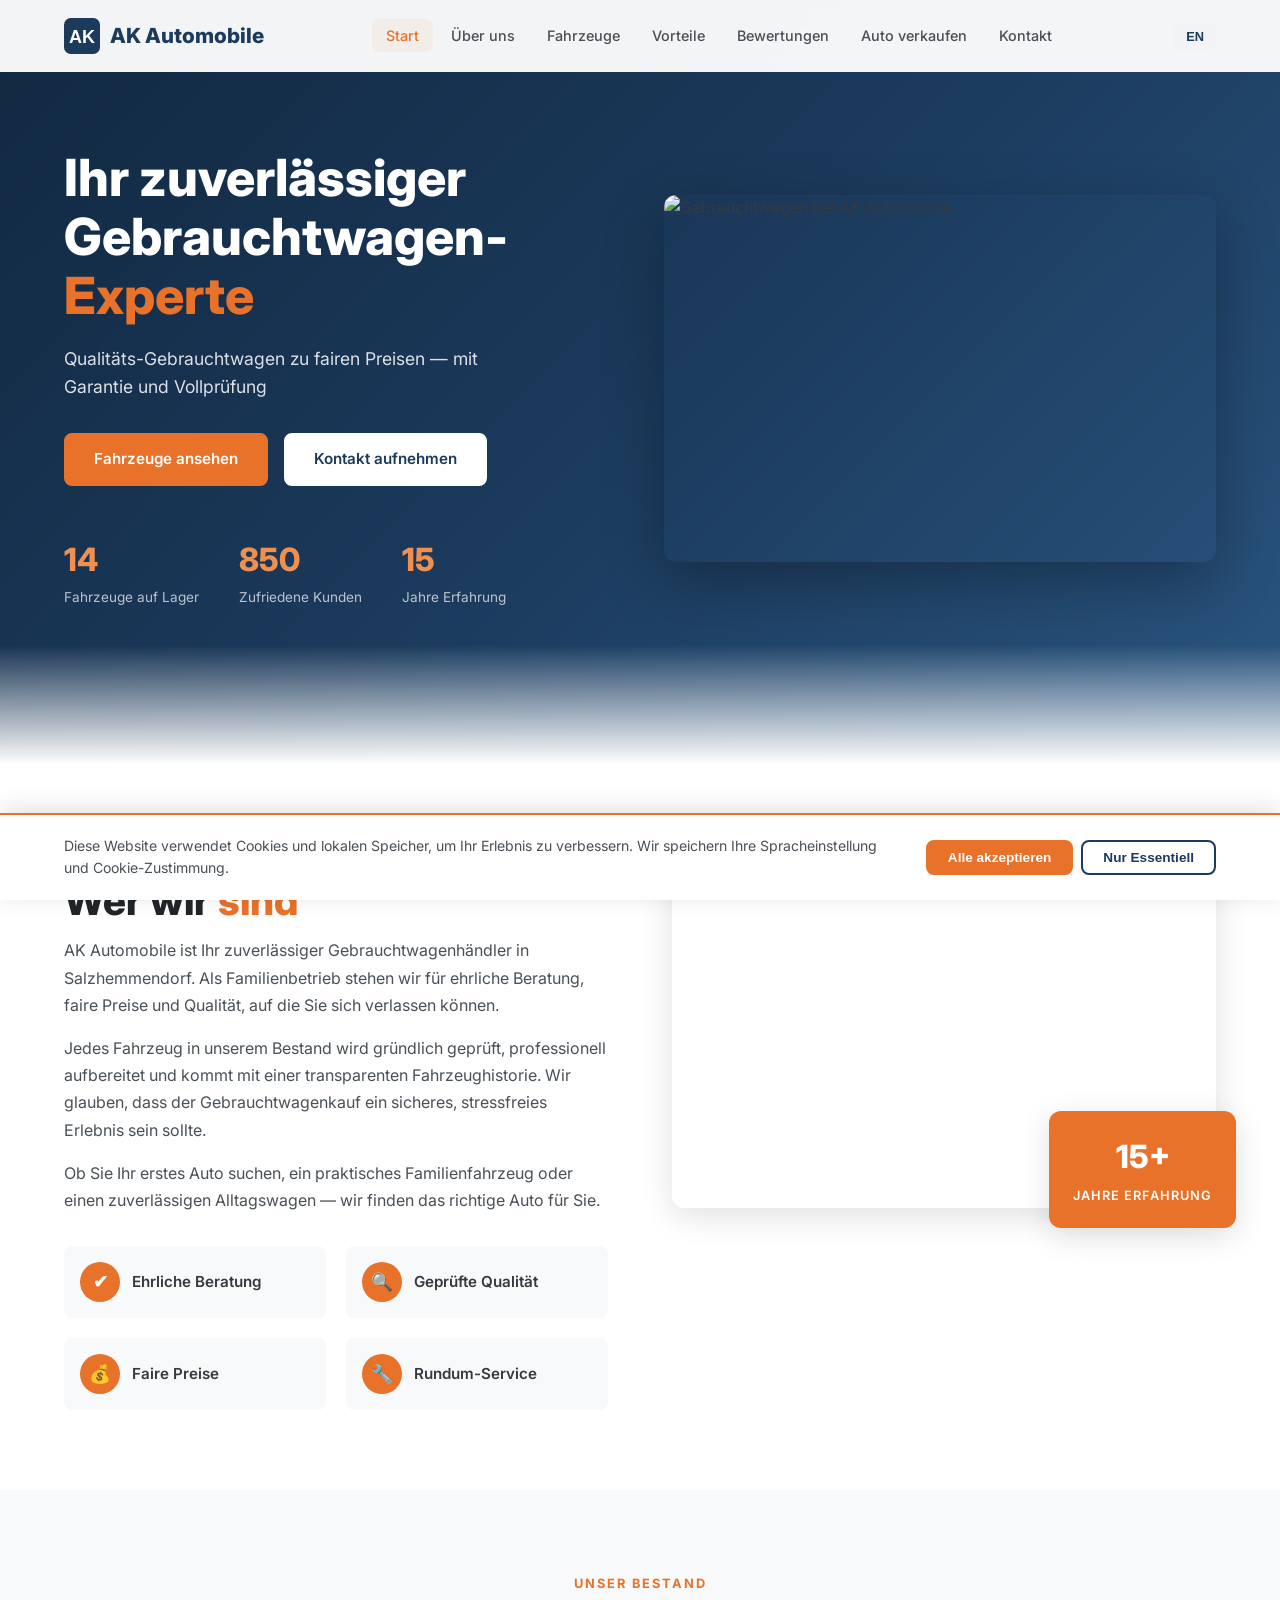
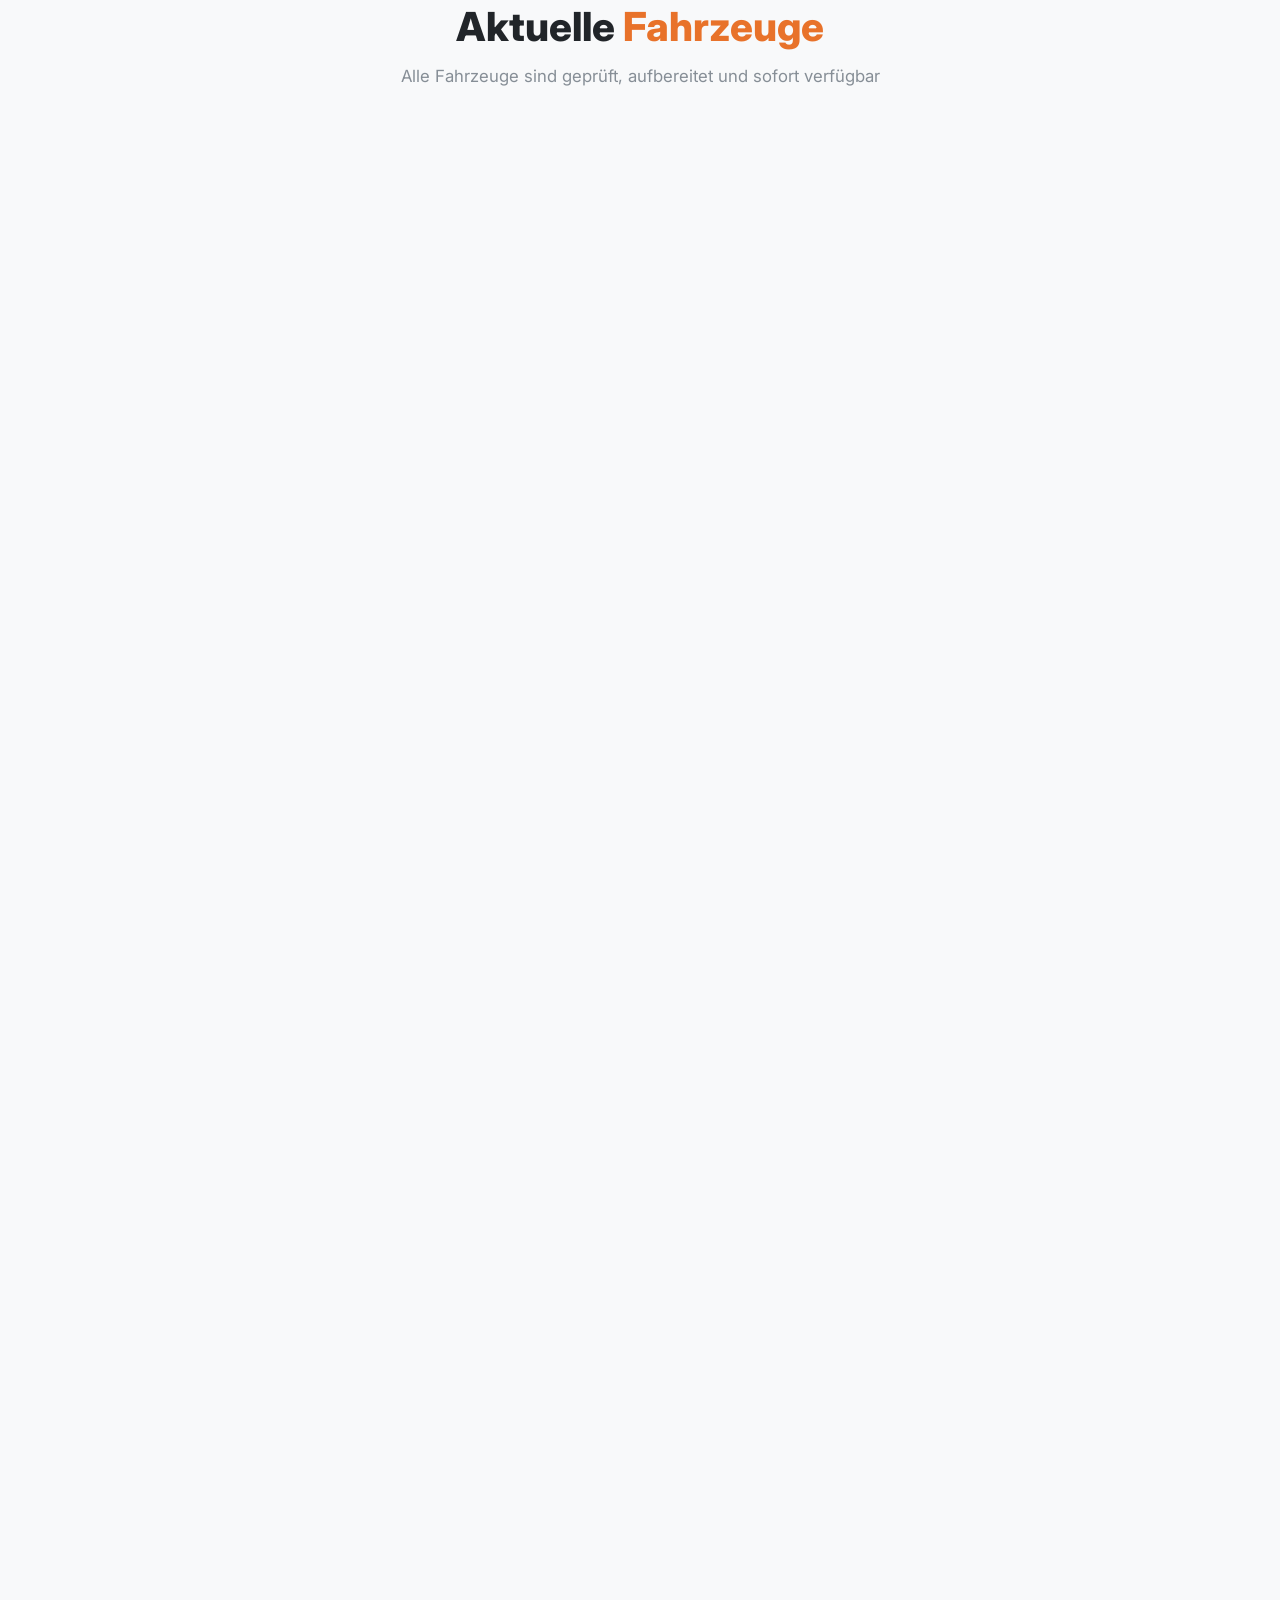
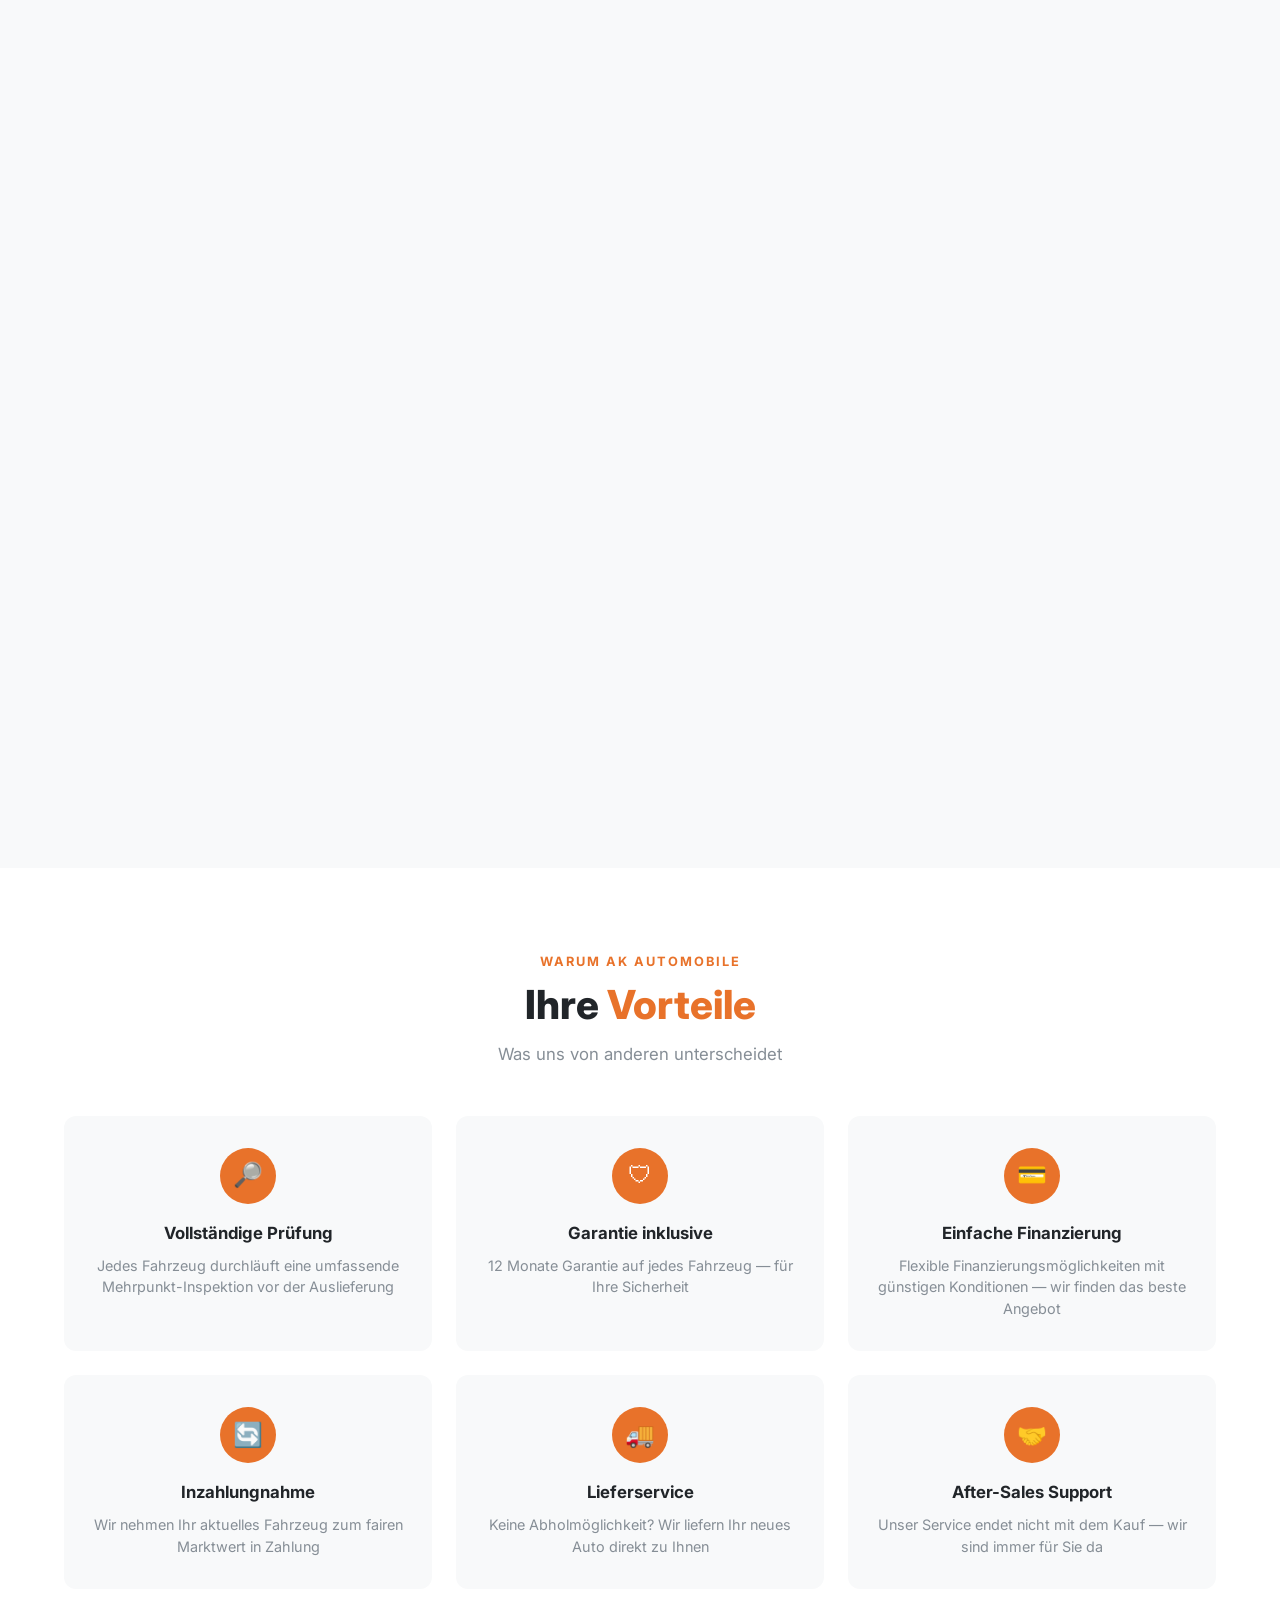
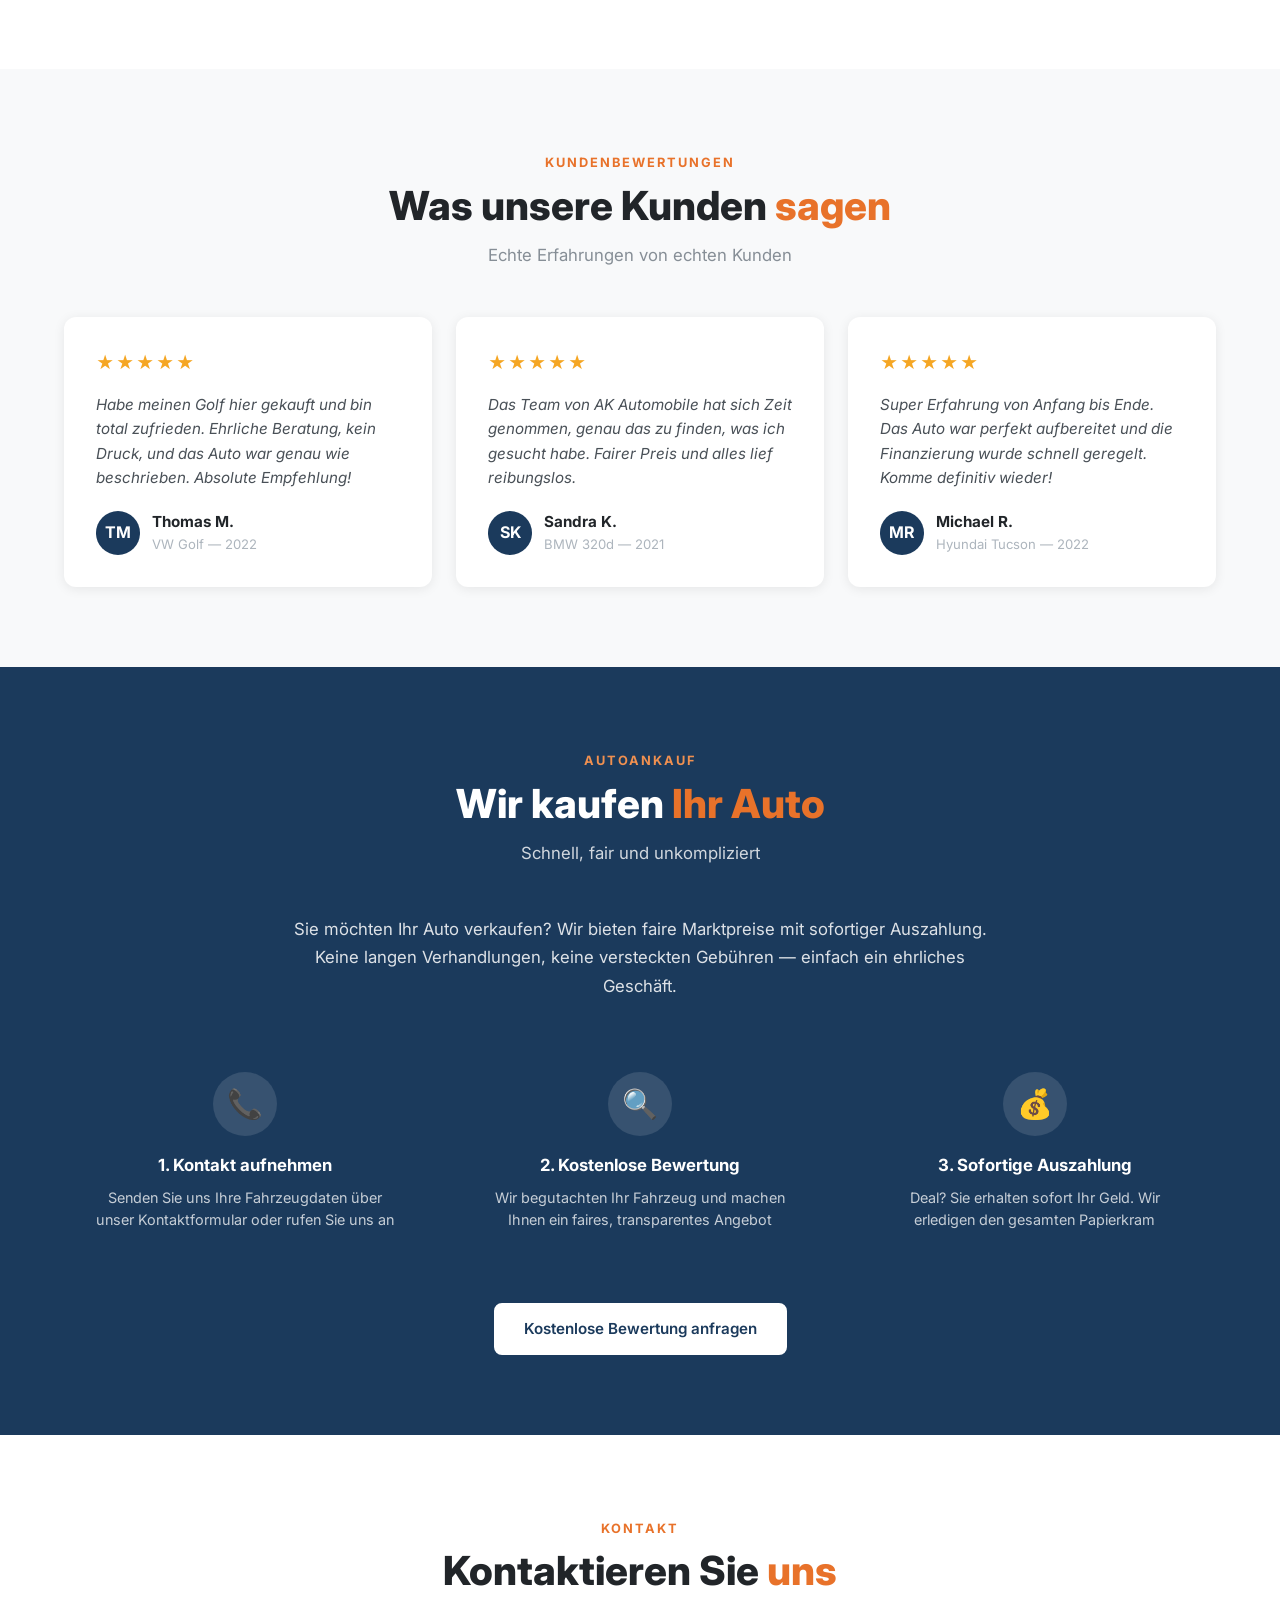
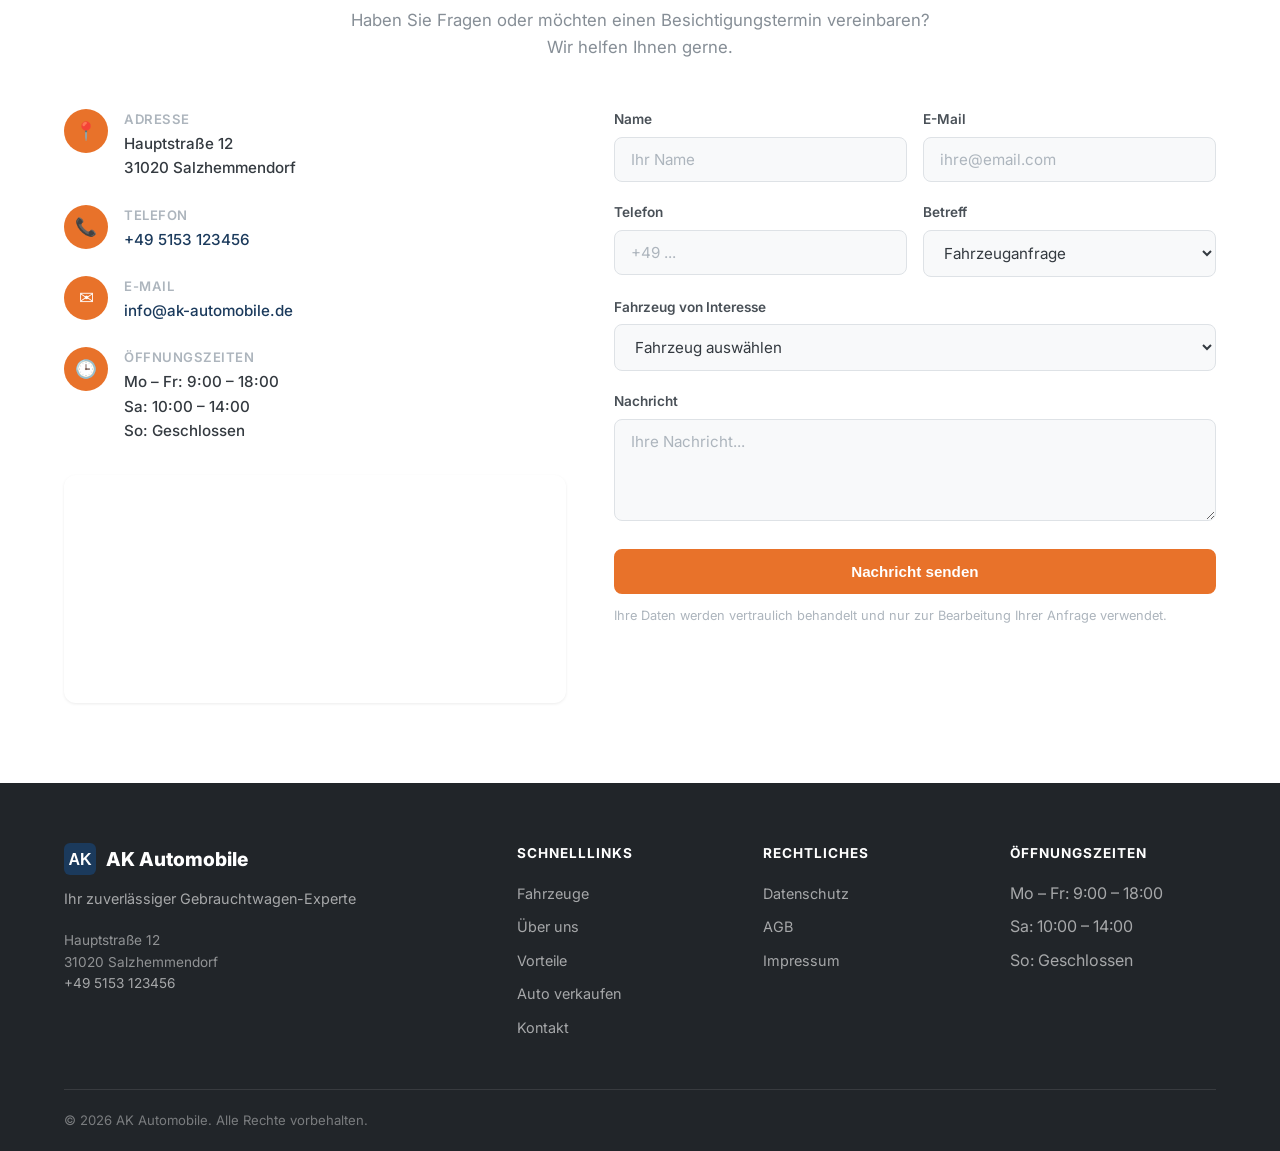
==== index.html @ 4ee41ef4 "feat: initial AK Automobile used car dealer website Complete static website for AK Automobile, a use" ====
<!DOCTYPE html>
<html lang="de">
<head>
  <meta charset="UTF-8">
  <meta name="viewport" content="width=device-width, initial-scale=1.0">
  <title>AK Automobile — Ihr Gebrauchtwagen-Experte in Salzhemmendorf</title>
  <meta name="description" content="AK Automobile — Ihr zuverlässiger Gebrauchtwagenhändler in 31020 Salzhemmendorf. Geprüfte Qualität, faire Preise, 12 Monate Garantie.">
  <meta name="theme-color" content="#1B3A5C">
  <link rel="canonical" href="https://gstetter75-cmd.github.io/AKAutomobile/">

  <!-- Favicon -->
  <link rel="icon" type="image/svg+xml" href="favicon.svg">

  <!-- Open Graph -->
  <meta property="og:type" content="website">
  <meta property="og:site_name" content="AK Automobile">
  <meta property="og:title" content="AK Automobile — Ihr Gebrauchtwagen-Experte">
  <meta property="og:description" content="Geprüfte Gebrauchtwagen zu fairen Preisen in Salzhemmendorf. Mit Garantie und Vollprüfung.">
  <meta property="og:image" content="https://images.pexels.com/photos/1592384/pexels-photo-1592384.jpeg?auto=compress&cs=tinysrgb&w=1200&h=630&fit=crop">
  <meta property="og:url" content="https://gstetter75-cmd.github.io/AKAutomobile/">
  <meta property="og:locale" content="de_DE">
  <meta property="og:locale:alternate" content="en_US">

  <!-- Fonts -->
  <link rel="preconnect" href="https://fonts.googleapis.com">
  <link rel="preconnect" href="https://fonts.gstatic.com" crossorigin>
  <link href="https://fonts.googleapis.com/css2?family=Inter:wght@400;500;600;700;800&display=swap" rel="stylesheet">

  <!-- Styles -->
  <link rel="stylesheet" href="css/styles.css">

  <!-- Schema.org -->
  <script type="application/ld+json">
  {
    "@context": "https://schema.org",
    "@type": "AutoDealer",
    "name": "AK Automobile",
    "description": "Ihr zuverlässiger Gebrauchtwagenhändler in Salzhemmendorf",
    "url": "https://gstetter75-cmd.github.io/AKAutomobile/",
    "address": {
      "@type": "PostalAddress",
      "streetAddress": "Hauptstraße 12",
      "addressLocality": "Salzhemmendorf",
      "postalCode": "31020",
      "addressRegion": "Niedersachsen",
      "addressCountry": "DE"
    },
    "telephone": "+49 5153 123456",
    "email": "info@ak-automobile.de",
    "openingHours": ["Mo-Fr 09:00-18:00", "Sa 10:00-14:00"]
  }
  </script>
</head>
<body>
  <!-- Skip Link -->
  <a href="#main" class="skip-link">Zum Inhalt springen</a>

  <!-- Aria Live Region -->
  <div id="ariaLive" class="sr-only" aria-live="polite" aria-atomic="true"></div>

  <!-- Navigation -->
  <nav class="navbar" id="navbar" role="navigation" aria-label="Main navigation">
    <div class="nav-container">
      <a href="#" class="nav-logo">
        <img src="favicon.svg" alt="" width="36" height="36">
        AK Automobile
      </a>

      <ul class="nav-links" id="navLinks">
        <li><a href="#hero" class="nav-link active" data-i18n="nav.home">Start</a></li>
        <li><a href="#about" class="nav-link" data-i18n="nav.about">Über uns</a></li>
        <li><a href="#vehicles" class="nav-link" data-i18n="nav.vehicles">Fahrzeuge</a></li>
        <li><a href="#benefits" class="nav-link" data-i18n="nav.benefits">Vorteile</a></li>
        <li><a href="#reviews" class="nav-link" data-i18n="nav.reviews">Bewertungen</a></li>
        <li><a href="#selling" class="nav-link" data-i18n="nav.selling">Auto verkaufen</a></li>
        <li><a href="#contact" class="nav-link" data-i18n="nav.contact">Kontakt</a></li>
      </ul>

      <div class="nav-actions">
        <button class="lang-toggle" id="langToggle" aria-label="Switch to English">EN</button>
        <button class="nav-toggle" id="navToggle" aria-label="Menu" aria-expanded="false">
          <span></span>
          <span></span>
          <span></span>
        </button>
      </div>
    </div>
  </nav>

  <main id="main">
    <!-- Hero -->
    <section class="hero" id="hero">
      <div class="hero-container">
        <div class="hero-content">
          <h1 class="hero-headline">
            <span data-i18n="hero.headline1">Ihr zuverlässiger</span><br>
            <span data-i18n="hero.headline2">Gebrauchtwagen-<span class="text-accent">Experte</span></span>
          </h1>
          <p class="hero-subline" data-i18n="hero.subline">Qualitäts-Gebrauchtwagen zu fairen Preisen — mit Garantie und Vollprüfung</p>
          <div class="hero-buttons">
            <a href="#vehicles" class="btn btn-primary" data-i18n="hero.btn.vehicles">Fahrzeuge ansehen</a>
            <a href="#contact" class="btn btn-white" data-i18n="hero.btn.contact">Kontakt aufnehmen</a>
          </div>
          <div class="hero-stats">
            <div class="hero-stat">
              <div class="hero-stat-number" data-target="14">0</div>
              <div class="hero-stat-label" data-i18n="hero.stat1.label">Fahrzeuge auf Lager</div>
            </div>
            <div class="hero-stat">
              <div class="hero-stat-number" data-target="850">0</div>
              <div class="hero-stat-label" data-i18n="hero.stat2.label">Zufriedene Kunden</div>
            </div>
            <div class="hero-stat">
              <div class="hero-stat-number" data-target="15">0</div>
              <div class="hero-stat-label" data-i18n="hero.stat3.label">Jahre Erfahrung</div>
            </div>
          </div>
        </div>
        <div class="hero-image">
          <img src="https://images.pexels.com/photos/1592384/pexels-photo-1592384.jpeg?auto=compress&cs=tinysrgb&w=800"
               alt="Gebrauchtwagen bei AK Automobile"
               width="800" height="533" loading="eager">
        </div>
      </div>
    </section>

    <!-- About -->
    <section class="about" id="about">
      <div class="container">
        <div class="about-grid">
          <div class="about-text">
            <span class="section-tag fade-up" data-i18n="about.tag">Über uns</span>
            <h2 class="section-title fade-up" data-i18n="about.title">Wer wir <span class="text-accent">sind</span></h2>
            <p class="fade-up" data-i18n="about.text1">AK Automobile ist Ihr zuverlässiger Gebrauchtwagenhändler in Salzhemmendorf. Als Familienbetrieb stehen wir für ehrliche Beratung, faire Preise und Qualität, auf die Sie sich verlassen können.</p>
            <p class="fade-up" data-i18n="about.text2">Jedes Fahrzeug in unserem Bestand wird gründlich geprüft, professionell aufbereitet und kommt mit einer transparenten Fahrzeughistorie. Wir glauben, dass der Gebrauchtwagenkauf ein sicheres, stressfreies Erlebnis sein sollte.</p>
            <p class="fade-up" data-i18n="about.text3">Ob Sie Ihr erstes Auto suchen, ein praktisches Familienfahrzeug oder einen zuverlässigen Alltagswagen — wir finden das richtige Auto für Sie.</p>
            <div class="about-values">
              <div class="about-value fade-up">
                <div class="about-value-icon">&#x2714;</div>
                <span data-i18n="about.value1">Ehrliche Beratung</span>
              </div>
              <div class="about-value fade-up">
                <div class="about-value-icon">&#x1F50D;</div>
                <span data-i18n="about.value2">Geprüfte Qualität</span>
              </div>
              <div class="about-value fade-up">
                <div class="about-value-icon">&#x1F4B0;</div>
                <span data-i18n="about.value3">Faire Preise</span>
              </div>
              <div class="about-value fade-up">
                <div class="about-value-icon">&#x1F527;</div>
                <span data-i18n="about.value4">Rundum-Service</span>
              </div>
            </div>
          </div>
          <div class="about-image fade-up">
            <img src="https://images.pexels.com/photos/3807517/pexels-photo-3807517.jpeg?auto=compress&cs=tinysrgb&w=700"
                 alt="AK Automobile Standort" width="700" height="467" loading="lazy">
            <div class="about-badge">
              <span class="about-badge-number">15+</span>
              <span class="about-badge-text" data-i18n="hero.stat3.label">Jahre Erfahrung</span>
            </div>
          </div>
        </div>
      </div>
    </section>

    <!-- Vehicles -->
    <section class="vehicles" id="vehicles">
      <div class="container">
        <div class="section-header">
          <span class="section-tag fade-up" data-i18n="vehicles.tag">Unser Bestand</span>
          <h2 class="section-title fade-up" data-i18n="vehicles.title">Aktuelle <span class="text-accent">Fahrzeuge</span></h2>
          <p class="section-subtitle fade-up" data-i18n="vehicles.subtitle">Alle Fahrzeuge sind geprüft, aufbereitet und sofort verfügbar</p>
        </div>

        <div class="filter-bar fade-up">
          <button class="filter-btn active" data-filter="all" data-i18n="vehicles.filter.all">Alle</button>
          <button class="filter-btn" data-filter="kleinwagen" data-i18n="vehicles.filter.kleinwagen">Kleinwagen</button>
          <button class="filter-btn" data-filter="kompakt" data-i18n="vehicles.filter.kompakt">Kompakt</button>
          <button class="filter-btn" data-filter="mittelklasse" data-i18n="vehicles.filter.mittelklasse">Mittelklasse</button>
          <button class="filter-btn" data-filter="kombi" data-i18n="vehicles.filter.kombi">Kombi</button>
          <button class="filter-btn" data-filter="suv" data-i18n="vehicles.filter.suv">SUV</button>
        </div>

        <div class="vehicles-grid" id="vehiclesGrid">
          <!-- Cards are generated below from vehicleData -->
        </div>
      </div>
    </section>

    <!-- Benefits -->
    <section class="benefits" id="benefits">
      <div class="container">
        <div class="section-header">
          <span class="section-tag fade-up" data-i18n="benefits.tag">Warum AK Automobile</span>
          <h2 class="section-title fade-up" data-i18n="benefits.title">Ihre <span class="text-accent">Vorteile</span></h2>
          <p class="section-subtitle fade-up" data-i18n="benefits.subtitle">Was uns von anderen unterscheidet</p>
        </div>

        <div class="benefits-grid">
          <div class="benefit-card fade-up">
            <div class="benefit-icon">&#x1F50E;</div>
            <h3 class="benefit-title" data-i18n="benefits.inspection.title">Vollständige Prüfung</h3>
            <p class="benefit-desc" data-i18n="benefits.inspection.desc">Jedes Fahrzeug durchläuft eine umfassende Mehrpunkt-Inspektion vor der Auslieferung</p>
          </div>
          <div class="benefit-card fade-up">
            <div class="benefit-icon">&#x1F6E1;</div>
            <h3 class="benefit-title" data-i18n="benefits.warranty.title">Garantie inklusive</h3>
            <p class="benefit-desc" data-i18n="benefits.warranty.desc">12 Monate Garantie auf jedes Fahrzeug — für Ihre Sicherheit</p>
          </div>
          <div class="benefit-card fade-up">
            <div class="benefit-icon">&#x1F4B3;</div>
            <h3 class="benefit-title" data-i18n="benefits.finance.title">Einfache Finanzierung</h3>
            <p class="benefit-desc" data-i18n="benefits.finance.desc">Flexible Finanzierungsmöglichkeiten mit günstigen Konditionen</p>
          </div>
          <div class="benefit-card fade-up">
            <div class="benefit-icon">&#x1F504;</div>
            <h3 class="benefit-title" data-i18n="benefits.tradein.title">Inzahlungnahme</h3>
            <p class="benefit-desc" data-i18n="benefits.tradein.desc">Wir nehmen Ihr aktuelles Fahrzeug zum fairen Marktwert in Zahlung</p>
          </div>
          <div class="benefit-card fade-up">
            <div class="benefit-icon">&#x1F69A;</div>
            <h3 class="benefit-title" data-i18n="benefits.delivery.title">Lieferservice</h3>
            <p class="benefit-desc" data-i18n="benefits.delivery.desc">Keine Abholmöglichkeit? Wir liefern Ihr neues Auto direkt zu Ihnen</p>
          </div>
          <div class="benefit-card fade-up">
            <div class="benefit-icon">&#x1F91D;</div>
            <h3 class="benefit-title" data-i18n="benefits.support.title">After-Sales Support</h3>
            <p class="benefit-desc" data-i18n="benefits.support.desc">Unser Service endet nicht mit dem Kauf — wir sind immer für Sie da</p>
          </div>
        </div>
      </div>
    </section>

    <!-- Reviews -->
    <section class="reviews" id="reviews">
      <div class="container">
        <div class="section-header">
          <span class="section-tag fade-up" data-i18n="reviews.tag">Kundenbewertungen</span>
          <h2 class="section-title fade-up" data-i18n="reviews.title">Was unsere Kunden <span class="text-accent">sagen</span></h2>
          <p class="section-subtitle fade-up" data-i18n="reviews.subtitle">Echte Erfahrungen von echten Kunden</p>
        </div>

        <div class="reviews-grid">
          <div class="review-card fade-up">
            <div class="review-stars">&#9733;&#9733;&#9733;&#9733;&#9733;</div>
            <p class="review-text" data-i18n="reviews.1.text">Habe meinen Golf hier gekauft und bin total zufrieden. Ehrliche Beratung, kein Druck, und das Auto war genau wie beschrieben. Absolute Empfehlung!</p>
            <div class="review-author">
              <div class="review-avatar">TM</div>
              <div>
                <div class="review-name" data-i18n="reviews.1.name">Thomas M.</div>
                <div class="review-car" data-i18n="reviews.1.car">VW Golf — 2022</div>
              </div>
            </div>
          </div>
          <div class="review-card fade-up">
            <div class="review-stars">&#9733;&#9733;&#9733;&#9733;&#9733;</div>
            <p class="review-text" data-i18n="reviews.2.text">Das Team von AK Automobile hat sich Zeit genommen, genau das zu finden, was ich gesucht habe. Fairer Preis und alles lief reibungslos.</p>
            <div class="review-author">
              <div class="review-avatar">SK</div>
              <div>
                <div class="review-name" data-i18n="reviews.2.name">Sandra K.</div>
                <div class="review-car" data-i18n="reviews.2.car">BMW 320d — 2021</div>
              </div>
            </div>
          </div>
          <div class="review-card fade-up">
            <div class="review-stars">&#9733;&#9733;&#9733;&#9733;&#9733;</div>
            <p class="review-text" data-i18n="reviews.3.text">Super Erfahrung von Anfang bis Ende. Das Auto war perfekt aufbereitet und die Finanzierung wurde schnell geregelt. Komme definitiv wieder!</p>
            <div class="review-author">
              <div class="review-avatar">MR</div>
              <div>
                <div class="review-name" data-i18n="reviews.3.name">Michael R.</div>
                <div class="review-car" data-i18n="reviews.3.car">Hyundai Tucson — 2022</div>
              </div>
            </div>
          </div>
        </div>
      </div>
    </section>

    <!-- Sell Your Car -->
    <section class="selling" id="selling">
      <div class="container">
        <div class="section-header">
          <span class="section-tag fade-up" data-i18n="selling.tag">Autoankauf</span>
          <h2 class="section-title fade-up" data-i18n="selling.title">Wir kaufen <span class="text-accent">Ihr Auto</span></h2>
          <p class="section-subtitle fade-up" data-i18n="selling.subtitle">Schnell, fair und unkompliziert</p>
        </div>
        <p class="selling-text fade-up" data-i18n="selling.text">Sie möchten Ihr Auto verkaufen? Wir bieten faire Marktpreise mit sofortiger Auszahlung. Keine langen Verhandlungen, keine versteckten Gebühren — einfach ein ehrliches Geschäft.</p>

        <div class="selling-steps">
          <div class="selling-step fade-up">
            <div class="selling-step-icon">&#x1F4DE;</div>
            <h3 class="selling-step-title" data-i18n="selling.step1.title">1. Kontakt aufnehmen</h3>
            <p class="selling-step-desc" data-i18n="selling.step1.desc">Senden Sie uns Ihre Fahrzeugdaten über unser Kontaktformular oder rufen Sie uns an</p>
          </div>
          <div class="selling-step fade-up">
            <div class="selling-step-icon">&#x1F50D;</div>
            <h3 class="selling-step-title" data-i18n="selling.step2.title">2. Kostenlose Bewertung</h3>
            <p class="selling-step-desc" data-i18n="selling.step2.desc">Wir begutachten Ihr Fahrzeug und machen Ihnen ein faires, transparentes Angebot</p>
          </div>
          <div class="selling-step fade-up">
            <div class="selling-step-icon">&#x1F4B0;</div>
            <h3 class="selling-step-title" data-i18n="selling.step3.title">3. Sofortige Auszahlung</h3>
            <p class="selling-step-desc" data-i18n="selling.step3.desc">Deal? Sie erhalten sofort Ihr Geld. Wir erledigen den gesamten Papierkram</p>
          </div>
        </div>

        <div class="selling-cta fade-up">
          <a href="#contact" class="btn btn-white" data-i18n="selling.btn">Kostenlose Bewertung anfragen</a>
        </div>
      </div>
    </section>

    <!-- Contact -->
    <section class="contact" id="contact">
      <div class="container">
        <div class="section-header">
          <span class="section-tag fade-up" data-i18n="contact.tag">Kontakt</span>
          <h2 class="section-title fade-up" data-i18n="contact.title">Kontaktieren Sie <span class="text-accent">uns</span></h2>
          <p class="section-subtitle fade-up" data-i18n="contact.text">Haben Sie Fragen oder möchten einen Besichtigungstermin vereinbaren? Wir helfen Ihnen gerne.</p>
        </div>

        <div class="contact-grid">
          <div class="contact-info fade-up">
            <div class="contact-info-card">
              <div class="contact-info-icon">&#x1F4CD;</div>
              <div>
                <div class="contact-info-label" data-i18n="contact.address.label">Adresse</div>
                <div class="contact-info-value">Hauptstraße 12<br>31020 Salzhemmendorf</div>
              </div>
            </div>
            <div class="contact-info-card">
              <div class="contact-info-icon">&#x1F4DE;</div>
              <div>
                <div class="contact-info-label" data-i18n="contact.phone.label">Telefon</div>
                <div class="contact-info-value"><a href="tel:+495153123456">+49 5153 123456</a></div>
              </div>
            </div>
            <div class="contact-info-card">
              <div class="contact-info-icon">&#x2709;</div>
              <div>
                <div class="contact-info-label" data-i18n="contact.email.label">E-Mail</div>
                <div class="contact-info-value"><a href="mailto:info@ak-automobile.de">info@ak-automobile.de</a></div>
              </div>
            </div>
            <div class="contact-info-card">
              <div class="contact-info-icon">&#x1F552;</div>
              <div>
                <div class="contact-info-label" data-i18n="contact.hours.label">Öffnungszeiten</div>
                <div class="contact-info-value">
                  <span data-i18n="contact.hours.weekday">Mo – Fr: 9:00 – 18:00</span><br>
                  <span data-i18n="contact.hours.saturday">Sa: 10:00 – 14:00</span><br>
                  <span data-i18n="contact.hours.sunday">So: Geschlossen</span>
                </div>
              </div>
            </div>

            <div class="contact-map">
              <iframe
                src="https://www.google.com/maps/embed?pb=!1m18!1m12!1m3!1d2466.5!2d9.595!3d52.07!2m3!1f0!2f0!3f0!3m2!1i1024!2i768!4f13.1!3m3!1m2!1s0x0%3A0x0!2zNTLCsDA0JzEyLjAiTiA5wrAzNSc0Mi4wIkU!5e0!3m2!1sde!2sde!4v1!5m2!1sde!2sde"
                allowfullscreen=""
                loading="lazy"
                referrerpolicy="no-referrer-when-downgrade"
                title="AK Automobile Standort">
              </iframe>
            </div>
          </div>

          <div class="contact-form-wrapper fade-up">
            <form id="contactForm" action="https://formspree.io/f/xyzgobpr" method="POST">
              <!-- Honeypot -->
              <input type="text" name="_gotcha" class="form-honeypot" tabindex="-1" autocomplete="off">

              <div class="form-row">
                <div class="form-group">
                  <label class="form-label" for="name" data-i18n="contact.form.name">Name</label>
                  <input type="text" id="name" name="name" class="form-input" required
                         data-i18n-placeholder="contact.form.name.ph" placeholder="Ihr Name">
                </div>
                <div class="form-group">
                  <label class="form-label" for="email" data-i18n="contact.form.email">E-Mail</label>
                  <input type="email" id="email" name="email" class="form-input" required
                         data-i18n-placeholder="contact.form.email.ph" placeholder="ihre@email.com">
                </div>
              </div>

              <div class="form-row">
                <div class="form-group">
                  <label class="form-label" for="phone" data-i18n="contact.form.phone">Telefon</label>
                  <input type="tel" id="phone" name="phone" class="form-input"
                         data-i18n-placeholder="contact.form.phone.ph" placeholder="+49 ...">
                </div>
                <div class="form-group">
                  <label class="form-label" for="subject" data-i18n="contact.form.subject">Betreff</label>
                  <select id="subject" name="subject" class="form-input">
                    <option value="buy" data-i18n="contact.form.subject.buy">Fahrzeuganfrage</option>
                    <option value="sell" data-i18n="contact.form.subject.sell">Auto verkaufen</option>
                    <option value="general" data-i18n="contact.form.subject.general">Allgemeine Frage</option>
                  </select>
                </div>
              </div>

              <div class="form-group">
                <label class="form-label" for="vehicle" data-i18n="contact.form.vehicle">Fahrzeug von Interesse</label>
                <select id="vehicle" name="vehicle" class="form-input">
                  <option value="" data-i18n="contact.form.vehicle.ph">Fahrzeug auswählen</option>
                  <option value="other" data-i18n="contact.form.vehicle.other">Andere / Allgemein</option>
                </select>
              </div>

              <div class="form-group">
                <label class="form-label" for="message" data-i18n="contact.form.message">Nachricht</label>
                <textarea id="message" name="message" class="form-input" rows="4"
                          data-i18n-placeholder="contact.form.message.ph" placeholder="Ihre Nachricht..."></textarea>
              </div>

              <button type="submit" class="btn btn-primary" style="width: 100%;" data-i18n="contact.form.submit">Nachricht senden</button>
              <p class="form-disclaimer" data-i18n="contact.form.disclaimer">Ihre Daten werden vertraulich behandelt und nur zur Bearbeitung Ihrer Anfrage verwendet.</p>
            </form>
          </div>
        </div>
      </div>
    </section>
  </main>

  <!-- Footer -->
  <footer class="footer">
    <div class="container">
      <div class="footer-grid">
        <div>
          <div class="footer-logo">
            <img src="favicon.svg" alt="" width="32" height="32">
            AK Automobile
          </div>
          <p class="footer-tagline" data-i18n="footer.tagline">Ihr zuverlässiger Gebrauchtwagen-Experte</p>
          <p style="font-size: 0.85rem; color: rgba(255,255,255,0.5);">
            Hauptstraße 12<br>
            31020 Salzhemmendorf<br>
            <a href="tel:+495153123456" style="color: rgba(255,255,255,0.6);">+49 5153 123456</a>
          </p>
        </div>
        <div>
          <h4 class="footer-col-title" data-i18n="footer.col.links">Schnelllinks</h4>
          <ul class="footer-links">
            <li><a href="#vehicles" data-i18n="footer.link.vehicles">Fahrzeuge</a></li>
            <li><a href="#about" data-i18n="footer.link.about">Über uns</a></li>
            <li><a href="#benefits" data-i18n="footer.link.benefits">Vorteile</a></li>
            <li><a href="#selling" data-i18n="footer.link.selling">Auto verkaufen</a></li>
            <li><a href="#contact" data-i18n="footer.link.contact">Kontakt</a></li>
          </ul>
        </div>
        <div>
          <h4 class="footer-col-title" data-i18n="footer.col.legal">Rechtliches</h4>
          <ul class="footer-links">
            <li><a href="#" data-i18n="footer.link.privacy">Datenschutz</a></li>
            <li><a href="#" data-i18n="footer.link.terms">AGB</a></li>
            <li><a href="#" data-i18n="footer.link.imprint">Impressum</a></li>
          </ul>
        </div>
        <div>
          <h4 class="footer-col-title" data-i18n="contact.hours.label">Öffnungszeiten</h4>
          <ul class="footer-links">
            <li><span data-i18n="contact.hours.weekday" style="color: rgba(255,255,255,0.6);">Mo – Fr: 9:00 – 18:00</span></li>
            <li><span data-i18n="contact.hours.saturday" style="color: rgba(255,255,255,0.6);">Sa: 10:00 – 14:00</span></li>
            <li><span data-i18n="contact.hours.sunday" style="color: rgba(255,255,255,0.6);">So: Geschlossen</span></li>
          </ul>
        </div>
      </div>
      <div class="footer-bottom">
        <span data-i18n="footer.copyright">&copy; 2026 AK Automobile. Alle Rechte vorbehalten.</span>
      </div>
    </div>
  </footer>

  <!-- Vehicle Modal -->
  <div class="modal" id="vehicleModal" role="dialog" aria-modal="true" aria-label="Fahrzeugdetails">
    <div class="modal-overlay"></div>
    <div class="modal-container">
      <button class="modal-close" id="modalClose" aria-label="Schließen">&times;</button>
      <div class="modal-body" id="modalBody"></div>
    </div>
  </div>

  <!-- Scripts -->
  <script src="js/cookie-consent.js"></script>
  <script src="js/vehicles.js"></script>
  <script src="js/vehicle-modal.js"></script>
  <script src="js/i18n.js"></script>
  <script src="js/main.js"></script>

  <!-- Render vehicle cards dynamically -->
  <script>
    document.addEventListener('DOMContentLoaded', () => {
      const grid = document.getElementById('vehiclesGrid');
      const vehicleSelect = document.getElementById('vehicle');
      const lang = document.documentElement.getAttribute('lang') || 'de';

      if (grid && typeof vehicleData !== 'undefined') {
        vehicleData.forEach(v => {
          const badgeHtml = v.badge ? `<span class="vehicle-badge">${v.badge}</span>` : '';
          const card = document.createElement('div');
          card.className = 'vehicle-card fade-up';
          card.setAttribute('data-vehicle-id', v.id);
          card.setAttribute('data-category', v.category);

          card.innerHTML = `
            <div class="vehicle-card-image">
              ${badgeHtml}
              <img src="${v.images[0]}"
                   alt="${v.name}"
                   width="400" height="267"
                   loading="lazy">
            </div>
            <div class="vehicle-card-body">
              <div class="vehicle-card-brand">${v.brand}</div>
              <h3 class="vehicle-card-name">${v.model}</h3>
              <div class="vehicle-card-specs">
                <span class="vehicle-card-spec">${v.year}</span>
                <span class="vehicle-card-spec">${v.mileage}</span>
                <span class="vehicle-card-spec">${v.specs.hp} PS</span>
                <span class="vehicle-card-spec">${v.fuel || v.specs.fuel}</span>
              </div>
              <div class="vehicle-card-footer">
                <span class="vehicle-card-price">${formatPrice(v.price)}</span>
                <span class="vehicle-card-btn" data-i18n="vehicles.details">Details</span>
              </div>
            </div>
          `;
          grid.appendChild(card);
        });
      }

      // Populate vehicle select in contact form
      if (vehicleSelect && typeof vehicleData !== 'undefined') {
        vehicleData.forEach(v => {
          const option = document.createElement('option');
          option.value = v.id;
          option.textContent = `${v.name} — ${formatPrice(v.price)}`;
          vehicleSelect.appendChild(option);
        });
      }
    });
  </script>
</body>
</html>
---- css/styles.css ----
/* ==========================================================================
   AK Automobile — Used Car Dealer Platform
   Clean, trustworthy design system
   ========================================================================== */

/* ---------- CSS Custom Properties ---------- */
:root {
  --primary: #1B3A5C;
  --primary-light: #2A5580;
  --primary-dark: #112840;
  --accent: #E8722A;
  --accent-light: #F09050;
  --accent-dark: #C45E1E;
  --white: #FFFFFF;
  --gray-50: #F8F9FA;
  --gray-100: #F1F3F5;
  --gray-200: #E9ECEF;
  --gray-300: #DEE2E6;
  --gray-400: #CED4DA;
  --gray-500: #ADB5BD;
  --gray-600: #868E96;
  --gray-700: #495057;
  --gray-800: #343A40;
  --gray-900: #212529;
  --green: #2D9F4A;
  --red: #C0392B;

  --font-body: 'Inter', -apple-system, BlinkMacSystemFont, 'Segoe UI', sans-serif;

  --ease-out: cubic-bezier(0.16, 1, 0.3, 1);
  --ease-smooth: cubic-bezier(0.4, 0, 0.2, 1);

  --nav-height: 72px;
  --container-max: 1200px;
  --radius: 12px;
  --radius-sm: 8px;
  --shadow-sm: 0 1px 3px rgba(0,0,0,0.08);
  --shadow-md: 0 4px 16px rgba(0,0,0,0.1);
  --shadow-lg: 0 8px 32px rgba(0,0,0,0.12);
  --shadow-card: 0 2px 12px rgba(0,0,0,0.08);
}

/* ---------- Reset & Base ---------- */
*,
*::before,
*::after {
  margin: 0;
  padding: 0;
  box-sizing: border-box;
}

html {
  scroll-behavior: smooth;
  font-size: 16px;
  -webkit-font-smoothing: antialiased;
}

body {
  font-family: var(--font-body);
  background: var(--white);
  color: var(--gray-800);
  line-height: 1.6;
  overflow-x: hidden;
}

img {
  max-width: 100%;
  height: auto;
  display: block;
}

a {
  color: var(--primary);
  text-decoration: none;
  transition: color 0.2s ease;
}

a:hover {
  color: var(--accent);
}

/* ---------- Accessibility ---------- */
.skip-link {
  position: absolute;
  top: -100%;
  left: 16px;
  background: var(--primary);
  color: var(--white);
  padding: 8px 16px;
  border-radius: var(--radius-sm);
  z-index: 10000;
  font-weight: 600;
}

.skip-link:focus {
  top: 16px;
}

.sr-only {
  position: absolute;
  width: 1px;
  height: 1px;
  padding: 0;
  margin: -1px;
  overflow: hidden;
  clip: rect(0, 0, 0, 0);
  border: 0;
}

:focus-visible {
  outline: 3px solid var(--accent);
  outline-offset: 2px;
}

/* ---------- Utilities ---------- */
.container {
  max-width: var(--container-max);
  margin: 0 auto;
  padding: 0 24px;
}

.text-accent {
  color: var(--accent);
}

.section-tag {
  display: inline-block;
  font-size: 0.8rem;
  font-weight: 700;
  text-transform: uppercase;
  letter-spacing: 2px;
  color: var(--accent);
  margin-bottom: 8px;
}

.section-title {
  font-size: clamp(1.8rem, 4vw, 2.5rem);
  font-weight: 800;
  color: var(--gray-900);
  line-height: 1.2;
  margin-bottom: 12px;
}

.section-subtitle {
  font-size: 1.05rem;
  color: var(--gray-600);
  max-width: 600px;
}

.section-header {
  text-align: center;
  margin-bottom: 48px;
}

.section-header .section-subtitle {
  margin: 0 auto;
}

section {
  padding: 80px 0;
}

/* ---------- Buttons ---------- */
.btn {
  display: inline-flex;
  align-items: center;
  justify-content: center;
  padding: 12px 28px;
  border-radius: var(--radius-sm);
  font-size: 0.95rem;
  font-weight: 600;
  cursor: pointer;
  border: 2px solid transparent;
  transition: all 0.25s var(--ease-smooth);
  gap: 8px;
}

.btn-primary {
  background: var(--accent);
  color: var(--white);
  border-color: var(--accent);
}

.btn-primary:hover {
  background: var(--accent-dark);
  border-color: var(--accent-dark);
  color: var(--white);
  transform: translateY(-2px);
  box-shadow: 0 4px 12px rgba(232, 114, 42, 0.3);
}

.btn-outline {
  background: transparent;
  color: var(--primary);
  border-color: var(--primary);
}

.btn-outline:hover {
  background: var(--primary);
  color: var(--white);
  transform: translateY(-2px);
}

.btn-white {
  background: var(--white);
  color: var(--primary);
  border-color: var(--white);
}

.btn-white:hover {
  background: var(--gray-100);
  transform: translateY(-2px);
}

/* ---------- Scroll Animations ---------- */
.fade-up {
  opacity: 0;
  transform: translateY(24px);
  transition: opacity 0.6s var(--ease-out), transform 0.6s var(--ease-out);
}

.fade-up.visible {
  opacity: 1;
  transform: translateY(0);
}

@media (prefers-reduced-motion: reduce) {
  .fade-up {
    opacity: 1;
    transform: none;
    transition: none;
  }
}

/* ---------- Navigation ---------- */
.navbar {
  position: fixed;
  top: 0;
  left: 0;
  right: 0;
  height: var(--nav-height);
  z-index: 1000;
  background: rgba(255, 255, 255, 0.95);
  backdrop-filter: blur(12px);
  -webkit-backdrop-filter: blur(12px);
  transition: box-shadow 0.3s ease, background 0.3s ease;
}

.navbar.scrolled {
  box-shadow: var(--shadow-md);
}

.nav-container {
  max-width: var(--container-max);
  margin: 0 auto;
  padding: 0 24px;
  height: 100%;
  display: flex;
  align-items: center;
  justify-content: space-between;
}

.nav-logo {
  display: flex;
  align-items: center;
  gap: 10px;
  font-size: 1.3rem;
  font-weight: 800;
  color: var(--primary);
}

.nav-logo img {
  width: 36px;
  height: 36px;
}

.nav-links {
  display: flex;
  list-style: none;
  gap: 4px;
  align-items: center;
}

.nav-link {
  padding: 8px 14px;
  font-size: 0.9rem;
  font-weight: 500;
  color: var(--gray-700);
  border-radius: var(--radius-sm);
  transition: color 0.2s ease, background 0.2s ease;
}

.nav-link:hover,
.nav-link.active {
  color: var(--accent);
  background: rgba(232, 114, 42, 0.06);
}

.nav-actions {
  display: flex;
  align-items: center;
  gap: 8px;
}

.lang-toggle {
  padding: 6px 12px;
  font-size: 0.8rem;
  font-weight: 700;
  color: var(--primary);
  background: var(--gray-100);
  border: none;
  border-radius: var(--radius-sm);
  cursor: pointer;
  transition: background 0.2s ease;
}

.lang-toggle:hover {
  background: var(--gray-200);
}

.nav-toggle {
  display: none;
  flex-direction: column;
  gap: 5px;
  width: 28px;
  cursor: pointer;
  border: none;
  background: none;
  padding: 4px;
}

.nav-toggle span {
  display: block;
  width: 100%;
  height: 2px;
  background: var(--gray-800);
  border-radius: 2px;
  transition: transform 0.3s ease, opacity 0.3s ease;
}

.nav-toggle.active span:nth-child(1) {
  transform: translateY(7px) rotate(45deg);
}

.nav-toggle.active span:nth-child(2) {
  opacity: 0;
}

.nav-toggle.active span:nth-child(3) {
  transform: translateY(-7px) rotate(-45deg);
}

/* ---------- Hero ---------- */
.hero {
  position: relative;
  min-height: 85vh;
  display: flex;
  align-items: center;
  background: linear-gradient(135deg, var(--primary-dark) 0%, var(--primary) 50%, var(--primary-light) 100%);
  padding-top: var(--nav-height);
  overflow: hidden;
}

.hero::after {
  content: '';
  position: absolute;
  bottom: 0;
  left: 0;
  right: 0;
  height: 120px;
  background: linear-gradient(to top, var(--white), transparent);
  z-index: 2;
}

.hero-container {
  max-width: var(--container-max);
  margin: 0 auto;
  padding: 60px 24px;
  display: grid;
  grid-template-columns: 1fr 1fr;
  gap: 48px;
  align-items: center;
  position: relative;
  z-index: 3;
}

.hero-content {
  color: var(--white);
}

.hero-headline {
  font-size: clamp(2rem, 5vw, 3.2rem);
  font-weight: 800;
  line-height: 1.15;
  margin-bottom: 20px;
}

.hero-subline {
  font-size: 1.1rem;
  color: rgba(255, 255, 255, 0.85);
  margin-bottom: 32px;
  max-width: 480px;
  line-height: 1.6;
}

.hero-buttons {
  display: flex;
  gap: 16px;
  margin-bottom: 48px;
  flex-wrap: wrap;
}

.hero-stats {
  display: flex;
  gap: 40px;
}

.hero-stat {
  text-align: left;
}

.hero-stat-number {
  font-size: 2rem;
  font-weight: 800;
  color: var(--accent-light);
}

.hero-stat-label {
  font-size: 0.85rem;
  color: rgba(255, 255, 255, 0.7);
  margin-top: 2px;
}

.hero-image {
  position: relative;
}

.hero-image img {
  width: 100%;
  border-radius: var(--radius);
  box-shadow: 0 20px 60px rgba(0, 0, 0, 0.3);
}

/* ---------- About ---------- */
.about {
  background: var(--white);
}

.about-grid {
  display: grid;
  grid-template-columns: 1fr 1fr;
  gap: 64px;
  align-items: start;
}

.about-text p {
  color: var(--gray-700);
  margin-bottom: 16px;
  line-height: 1.7;
}

.about-values {
  display: grid;
  grid-template-columns: 1fr 1fr;
  gap: 20px;
  margin-top: 32px;
}

.about-value {
  display: flex;
  align-items: center;
  gap: 12px;
  padding: 16px;
  background: var(--gray-50);
  border-radius: var(--radius-sm);
  font-weight: 600;
  color: var(--gray-800);
  font-size: 0.95rem;
}

.about-value-icon {
  width: 40px;
  height: 40px;
  background: var(--accent);
  color: var(--white);
  border-radius: 50%;
  display: flex;
  align-items: center;
  justify-content: center;
  font-size: 1.1rem;
  flex-shrink: 0;
}

.about-image {
  position: relative;
}

.about-image img {
  width: 100%;
  border-radius: var(--radius);
  box-shadow: var(--shadow-lg);
}

.about-badge {
  position: absolute;
  bottom: -20px;
  right: -20px;
  background: var(--accent);
  color: var(--white);
  padding: 20px 24px;
  border-radius: var(--radius);
  text-align: center;
  box-shadow: var(--shadow-lg);
}

.about-badge-number {
  font-size: 2rem;
  font-weight: 800;
  display: block;
}

.about-badge-text {
  font-size: 0.8rem;
  text-transform: uppercase;
  letter-spacing: 1px;
  font-weight: 600;
}

/* ---------- Vehicles ---------- */
.vehicles {
  background: var(--gray-50);
}

.filter-bar {
  display: flex;
  justify-content: center;
  gap: 8px;
  margin-bottom: 40px;
  flex-wrap: wrap;
}

.filter-btn {
  padding: 8px 20px;
  font-size: 0.85rem;
  font-weight: 600;
  color: var(--gray-600);
  background: var(--white);
  border: 1px solid var(--gray-300);
  border-radius: 50px;
  cursor: pointer;
  transition: all 0.2s ease;
}

.filter-btn:hover {
  border-color: var(--accent);
  color: var(--accent);
}

.filter-btn.active {
  background: var(--accent);
  color: var(--white);
  border-color: var(--accent);
}

.vehicles-grid {
  display: grid;
  grid-template-columns: repeat(auto-fill, minmax(320px, 1fr));
  gap: 24px;
}

.vehicle-card {
  background: var(--white);
  border-radius: var(--radius);
  overflow: hidden;
  box-shadow: var(--shadow-card);
  transition: transform 0.3s var(--ease-smooth), box-shadow 0.3s var(--ease-smooth);
  cursor: pointer;
}

.vehicle-card:hover {
  transform: translateY(-4px);
  box-shadow: var(--shadow-lg);
}

.vehicle-card.hidden {
  display: none;
}

.vehicle-card-image {
  position: relative;
  height: 220px;
  overflow: hidden;
  background: var(--gray-200);
}

.vehicle-card-image img {
  width: 100%;
  height: 100%;
  object-fit: cover;
  transition: transform 0.4s var(--ease-smooth), opacity 0.4s ease;
  opacity: 0;
}

.vehicle-card-image img.loaded {
  opacity: 1;
}

.vehicle-card:hover .vehicle-card-image img {
  transform: scale(1.05);
}

.vehicle-badge {
  position: absolute;
  top: 12px;
  left: 12px;
  padding: 4px 12px;
  font-size: 0.75rem;
  font-weight: 700;
  color: var(--white);
  background: var(--accent);
  border-radius: 50px;
  text-transform: uppercase;
  letter-spacing: 0.5px;
}

.vehicle-card-body {
  padding: 20px;
}

.vehicle-card-brand {
  font-size: 0.8rem;
  color: var(--gray-500);
  text-transform: uppercase;
  letter-spacing: 0.5px;
  font-weight: 600;
}

.vehicle-card-name {
  font-size: 1.1rem;
  font-weight: 700;
  color: var(--gray-900);
  margin: 4px 0 12px;
}

.vehicle-card-specs {
  display: flex;
  gap: 16px;
  font-size: 0.82rem;
  color: var(--gray-600);
  margin-bottom: 16px;
  flex-wrap: wrap;
}

.vehicle-card-spec {
  display: flex;
  align-items: center;
  gap: 4px;
}

.vehicle-card-footer {
  display: flex;
  justify-content: space-between;
  align-items: center;
  padding-top: 16px;
  border-top: 1px solid var(--gray-200);
}

.vehicle-card-price {
  font-size: 1.3rem;
  font-weight: 800;
  color: var(--primary);
}

.vehicle-card-btn {
  padding: 8px 18px;
  font-size: 0.85rem;
  font-weight: 600;
  color: var(--accent);
  background: rgba(232, 114, 42, 0.08);
  border: none;
  border-radius: var(--radius-sm);
  cursor: pointer;
  transition: background 0.2s ease, color 0.2s ease;
}

.vehicle-card-btn:hover {
  background: var(--accent);
  color: var(--white);
}

/* ---------- Benefits ---------- */
.benefits {
  background: var(--white);
}

.benefits-grid {
  display: grid;
  grid-template-columns: repeat(3, 1fr);
  gap: 24px;
}

.benefit-card {
  padding: 32px 24px;
  background: var(--gray-50);
  border-radius: var(--radius);
  text-align: center;
  transition: transform 0.3s var(--ease-smooth), box-shadow 0.3s var(--ease-smooth);
}

.benefit-card:hover {
  transform: translateY(-4px);
  box-shadow: var(--shadow-md);
}

.benefit-icon {
  width: 56px;
  height: 56px;
  margin: 0 auto 16px;
  background: var(--accent);
  color: var(--white);
  border-radius: 50%;
  display: flex;
  align-items: center;
  justify-content: center;
  font-size: 1.5rem;
}

.benefit-title {
  font-size: 1.05rem;
  font-weight: 700;
  color: var(--gray-900);
  margin-bottom: 8px;
}

.benefit-desc {
  font-size: 0.9rem;
  color: var(--gray-600);
  line-height: 1.5;
}

/* ---------- Reviews ---------- */
.reviews {
  background: var(--gray-50);
}

.reviews-grid {
  display: grid;
  grid-template-columns: repeat(3, 1fr);
  gap: 24px;
}

.review-card {
  background: var(--white);
  padding: 32px;
  border-radius: var(--radius);
  box-shadow: var(--shadow-card);
  position: relative;
}

.review-stars {
  color: #F5A623;
  font-size: 1.1rem;
  margin-bottom: 16px;
  letter-spacing: 2px;
}

.review-text {
  font-size: 0.95rem;
  color: var(--gray-700);
  line-height: 1.6;
  margin-bottom: 20px;
  font-style: italic;
}

.review-author {
  display: flex;
  align-items: center;
  gap: 12px;
}

.review-avatar {
  width: 44px;
  height: 44px;
  border-radius: 50%;
  background: var(--primary);
  color: var(--white);
  display: flex;
  align-items: center;
  justify-content: center;
  font-weight: 700;
  font-size: 1rem;
}

.review-name {
  font-weight: 700;
  color: var(--gray-900);
  font-size: 0.95rem;
}

.review-car {
  font-size: 0.82rem;
  color: var(--gray-500);
}

/* ---------- Selling Section ---------- */
.selling {
  background: var(--primary);
  color: var(--white);
}

.selling .section-tag {
  color: var(--accent-light);
}

.selling .section-title {
  color: var(--white);
}

.selling .section-subtitle {
  color: rgba(255, 255, 255, 0.8);
}

.selling-text {
  text-align: center;
  max-width: 700px;
  margin: 0 auto 48px;
  color: rgba(255, 255, 255, 0.85);
  font-size: 1.05rem;
  line-height: 1.7;
}

.selling-steps {
  display: grid;
  grid-template-columns: repeat(3, 1fr);
  gap: 32px;
  margin-bottom: 48px;
}

.selling-step {
  text-align: center;
  padding: 24px;
}

.selling-step-icon {
  width: 64px;
  height: 64px;
  margin: 0 auto 16px;
  background: rgba(255, 255, 255, 0.12);
  border-radius: 50%;
  display: flex;
  align-items: center;
  justify-content: center;
  font-size: 1.8rem;
}

.selling-step-title {
  font-size: 1.05rem;
  font-weight: 700;
  margin-bottom: 8px;
}

.selling-step-desc {
  font-size: 0.9rem;
  color: rgba(255, 255, 255, 0.75);
  line-height: 1.5;
}

.selling-cta {
  text-align: center;
}

/* ---------- Contact ---------- */
.contact {
  background: var(--white);
}

.contact-grid {
  display: grid;
  grid-template-columns: 1fr 1.2fr;
  gap: 48px;
}

.contact-info-card {
  display: flex;
  align-items: flex-start;
  gap: 16px;
  margin-bottom: 24px;
}

.contact-info-icon {
  width: 44px;
  height: 44px;
  background: var(--accent);
  color: var(--white);
  border-radius: 50%;
  display: flex;
  align-items: center;
  justify-content: center;
  font-size: 1.1rem;
  flex-shrink: 0;
}

.contact-info-label {
  font-size: 0.82rem;
  color: var(--gray-500);
  text-transform: uppercase;
  letter-spacing: 0.5px;
  font-weight: 600;
}

.contact-info-value {
  font-size: 0.95rem;
  color: var(--gray-800);
  margin-top: 2px;
  font-weight: 500;
}

.contact-map {
  margin-top: 32px;
  border-radius: var(--radius);
  overflow: hidden;
  box-shadow: var(--shadow-sm);
}

.contact-map iframe {
  width: 100%;
  height: 220px;
  border: none;
}

/* ---------- Form ---------- */
.form-group {
  margin-bottom: 20px;
}

.form-label {
  display: block;
  font-size: 0.85rem;
  font-weight: 600;
  color: var(--gray-700);
  margin-bottom: 6px;
}

.form-input {
  width: 100%;
  padding: 12px 16px;
  font-size: 0.95rem;
  font-family: inherit;
  color: var(--gray-800);
  background: var(--gray-50);
  border: 1.5px solid var(--gray-300);
  border-radius: var(--radius-sm);
  transition: border-color 0.2s ease, box-shadow 0.2s ease;
}

.form-input:focus {
  outline: none;
  border-color: var(--accent);
  box-shadow: 0 0 0 3px rgba(232, 114, 42, 0.12);
}

.form-input::placeholder {
  color: var(--gray-500);
}

textarea.form-input {
  resize: vertical;
  min-height: 100px;
}

.form-row {
  display: grid;
  grid-template-columns: 1fr 1fr;
  gap: 16px;
}

.form-disclaimer {
  font-size: 0.8rem;
  color: var(--gray-500);
  margin-top: 12px;
}

.form-honeypot {
  position: absolute;
  left: -9999px;
}

/* ---------- Footer ---------- */
.footer {
  background: var(--gray-900);
  color: rgba(255, 255, 255, 0.75);
  padding: 60px 0 0;
}

.footer-grid {
  display: grid;
  grid-template-columns: 2fr 1fr 1fr 1fr;
  gap: 40px;
  padding-bottom: 40px;
  border-bottom: 1px solid rgba(255, 255, 255, 0.1);
}

.footer-logo {
  display: flex;
  align-items: center;
  gap: 10px;
  font-size: 1.2rem;
  font-weight: 800;
  color: var(--white);
  margin-bottom: 12px;
}

.footer-logo img {
  width: 32px;
  height: 32px;
}

.footer-tagline {
  font-size: 0.9rem;
  color: rgba(255, 255, 255, 0.6);
  margin-bottom: 20px;
}

.footer-col-title {
  font-size: 0.85rem;
  font-weight: 700;
  color: var(--white);
  text-transform: uppercase;
  letter-spacing: 1px;
  margin-bottom: 16px;
}

.footer-links {
  list-style: none;
}

.footer-links li {
  margin-bottom: 8px;
}

.footer-links a {
  font-size: 0.9rem;
  color: rgba(255, 255, 255, 0.6);
  transition: color 0.2s ease;
}

.footer-links a:hover {
  color: var(--accent-light);
}

.footer-bottom {
  display: flex;
  justify-content: space-between;
  align-items: center;
  padding: 20px 0;
  font-size: 0.82rem;
  color: rgba(255, 255, 255, 0.4);
}

/* ---------- Vehicle Modal ---------- */
.modal {
  position: fixed;
  inset: 0;
  z-index: 5000;
  display: flex;
  align-items: center;
  justify-content: center;
  opacity: 0;
  visibility: hidden;
  transition: opacity 0.3s ease, visibility 0.3s ease;
}

.modal.active {
  opacity: 1;
  visibility: visible;
}

.modal-overlay {
  position: absolute;
  inset: 0;
  background: rgba(0, 0, 0, 0.6);
  backdrop-filter: blur(4px);
}

.modal-container {
  position: relative;
  width: 90%;
  max-width: 960px;
  max-height: 90vh;
  background: var(--white);
  border-radius: var(--radius);
  overflow-y: auto;
  box-shadow: 0 20px 60px rgba(0, 0, 0, 0.3);
  z-index: 1;
}

.modal-close {
  position: absolute;
  top: 16px;
  right: 16px;
  width: 36px;
  height: 36px;
  background: var(--gray-100);
  border: none;
  border-radius: 50%;
  font-size: 1.2rem;
  cursor: pointer;
  display: flex;
  align-items: center;
  justify-content: center;
  z-index: 10;
  transition: background 0.2s ease;
}

.modal-close:hover {
  background: var(--gray-200);
}

.modal-body {
  padding: 32px;
}

.modal-layout {
  display: grid;
  grid-template-columns: 1fr 1fr;
  gap: 32px;
}

.modal-gallery-main {
  border-radius: var(--radius-sm);
  overflow: hidden;
  background: var(--gray-100);
}

.modal-main-img {
  width: 100%;
  height: 320px;
  object-fit: cover;
  transition: opacity 0.3s ease;
}

.modal-gallery-thumbs {
  display: flex;
  gap: 8px;
  margin-top: 8px;
}

.modal-thumb {
  width: 64px;
  height: 48px;
  border-radius: 6px;
  overflow: hidden;
  border: 2px solid transparent;
  cursor: pointer;
  background: none;
  padding: 0;
  transition: border-color 0.2s ease;
}

.modal-thumb.active {
  border-color: var(--accent);
}

.modal-thumb img {
  width: 100%;
  height: 100%;
  object-fit: cover;
}

.modal-brand {
  font-size: 0.8rem;
  color: var(--gray-500);
  text-transform: uppercase;
  letter-spacing: 0.5px;
  font-weight: 600;
}

.modal-vehicle-name {
  font-size: 1.5rem;
  font-weight: 800;
  color: var(--gray-900);
  margin: 4px 0 8px;
}

.modal-meta {
  display: flex;
  gap: 16px;
  font-size: 0.85rem;
  color: var(--gray-600);
  margin-bottom: 12px;
}

.modal-price-tag {
  font-size: 1.6rem;
  font-weight: 800;
  color: var(--primary);
  margin-bottom: 16px;
}

.modal-description {
  font-size: 0.92rem;
  color: var(--gray-700);
  line-height: 1.6;
  margin-bottom: 20px;
}

.modal-specs-title {
  font-size: 0.95rem;
  font-weight: 700;
  color: var(--gray-900);
  margin-bottom: 12px;
}

.modal-specs-grid {
  display: grid;
  gap: 8px;
}

.modal-spec-row {
  display: flex;
  justify-content: space-between;
  padding: 8px 12px;
  background: var(--gray-50);
  border-radius: 6px;
  font-size: 0.85rem;
}

.modal-spec-label {
  color: var(--gray-600);
}

.modal-spec-value {
  font-weight: 600;
  color: var(--gray-900);
}

.modal-footer {
  margin-top: 20px;
  display: flex;
  justify-content: flex-end;
}

/* ---------- Cookie Banner ---------- */
.cookie-banner {
  position: fixed;
  bottom: 0;
  left: 0;
  right: 0;
  background: var(--white);
  box-shadow: 0 -4px 24px rgba(0, 0, 0, 0.12);
  z-index: 9999;
  transform: translateY(100%);
  transition: transform 0.5s var(--ease-out);
  border-top: 2px solid var(--accent);
}

.cookie-banner.visible {
  transform: translateY(0);
}

.cookie-content {
  max-width: var(--container-max);
  margin: 0 auto;
  padding: 20px 24px;
  display: flex;
  align-items: center;
  gap: 24px;
}

.cookie-text {
  font-size: 0.88rem;
  color: var(--gray-700);
  flex: 1;
}

.cookie-actions {
  display: flex;
  gap: 8px;
  flex-shrink: 0;
}

.cookie-btn {
  padding: 8px 20px;
  font-size: 0.85rem;
}

/* ---------- Responsive ---------- */
@media (max-width: 1024px) {
  .hero-container {
    grid-template-columns: 1fr;
    text-align: center;
  }

  .hero-subline {
    margin: 0 auto 32px;
  }

  .hero-buttons {
    justify-content: center;
  }

  .hero-stats {
    justify-content: center;
  }

  .hero-image {
    display: none;
  }

  .about-grid {
    grid-template-columns: 1fr;
  }

  .about-image {
    order: -1;
  }

  .benefits-grid {
    grid-template-columns: repeat(2, 1fr);
  }

  .reviews-grid {
    grid-template-columns: repeat(2, 1fr);
  }

  .selling-steps {
    grid-template-columns: repeat(2, 1fr);
  }

  .contact-grid {
    grid-template-columns: 1fr;
  }

  .footer-grid {
    grid-template-columns: 1fr 1fr;
  }

  .modal-layout {
    grid-template-columns: 1fr;
  }

  .modal-main-img {
    height: 240px;
  }
}

@media (max-width: 768px) {
  .nav-links {
    position: fixed;
    top: var(--nav-height);
    left: 0;
    right: 0;
    bottom: 0;
    background: var(--white);
    flex-direction: column;
    padding: 24px;
    gap: 4px;
    transform: translateX(100%);
    transition: transform 0.3s var(--ease-out);
  }

  .nav-links.open {
    transform: translateX(0);
  }

  .nav-toggle {
    display: flex;
  }

  section {
    padding: 60px 0;
  }

  .benefits-grid {
    grid-template-columns: 1fr;
  }

  .reviews-grid {
    grid-template-columns: 1fr;
  }

  .selling-steps {
    grid-template-columns: 1fr;
  }

  .vehicles-grid {
    grid-template-columns: 1fr;
  }

  .form-row {
    grid-template-columns: 1fr;
  }

  .footer-grid {
    grid-template-columns: 1fr;
    gap: 32px;
  }

  .footer-bottom {
    flex-direction: column;
    gap: 8px;
    text-align: center;
  }

  .hero-stats {
    flex-direction: column;
    gap: 16px;
    align-items: center;
  }

  .cookie-content {
    flex-direction: column;
    text-align: center;
  }

  .about-values {
    grid-template-columns: 1fr;
  }

  .modal-body {
    padding: 20px;
  }

  .about-badge {
    position: static;
    margin-top: 16px;
    display: inline-flex;
    gap: 8px;
    align-items: center;
  }
}
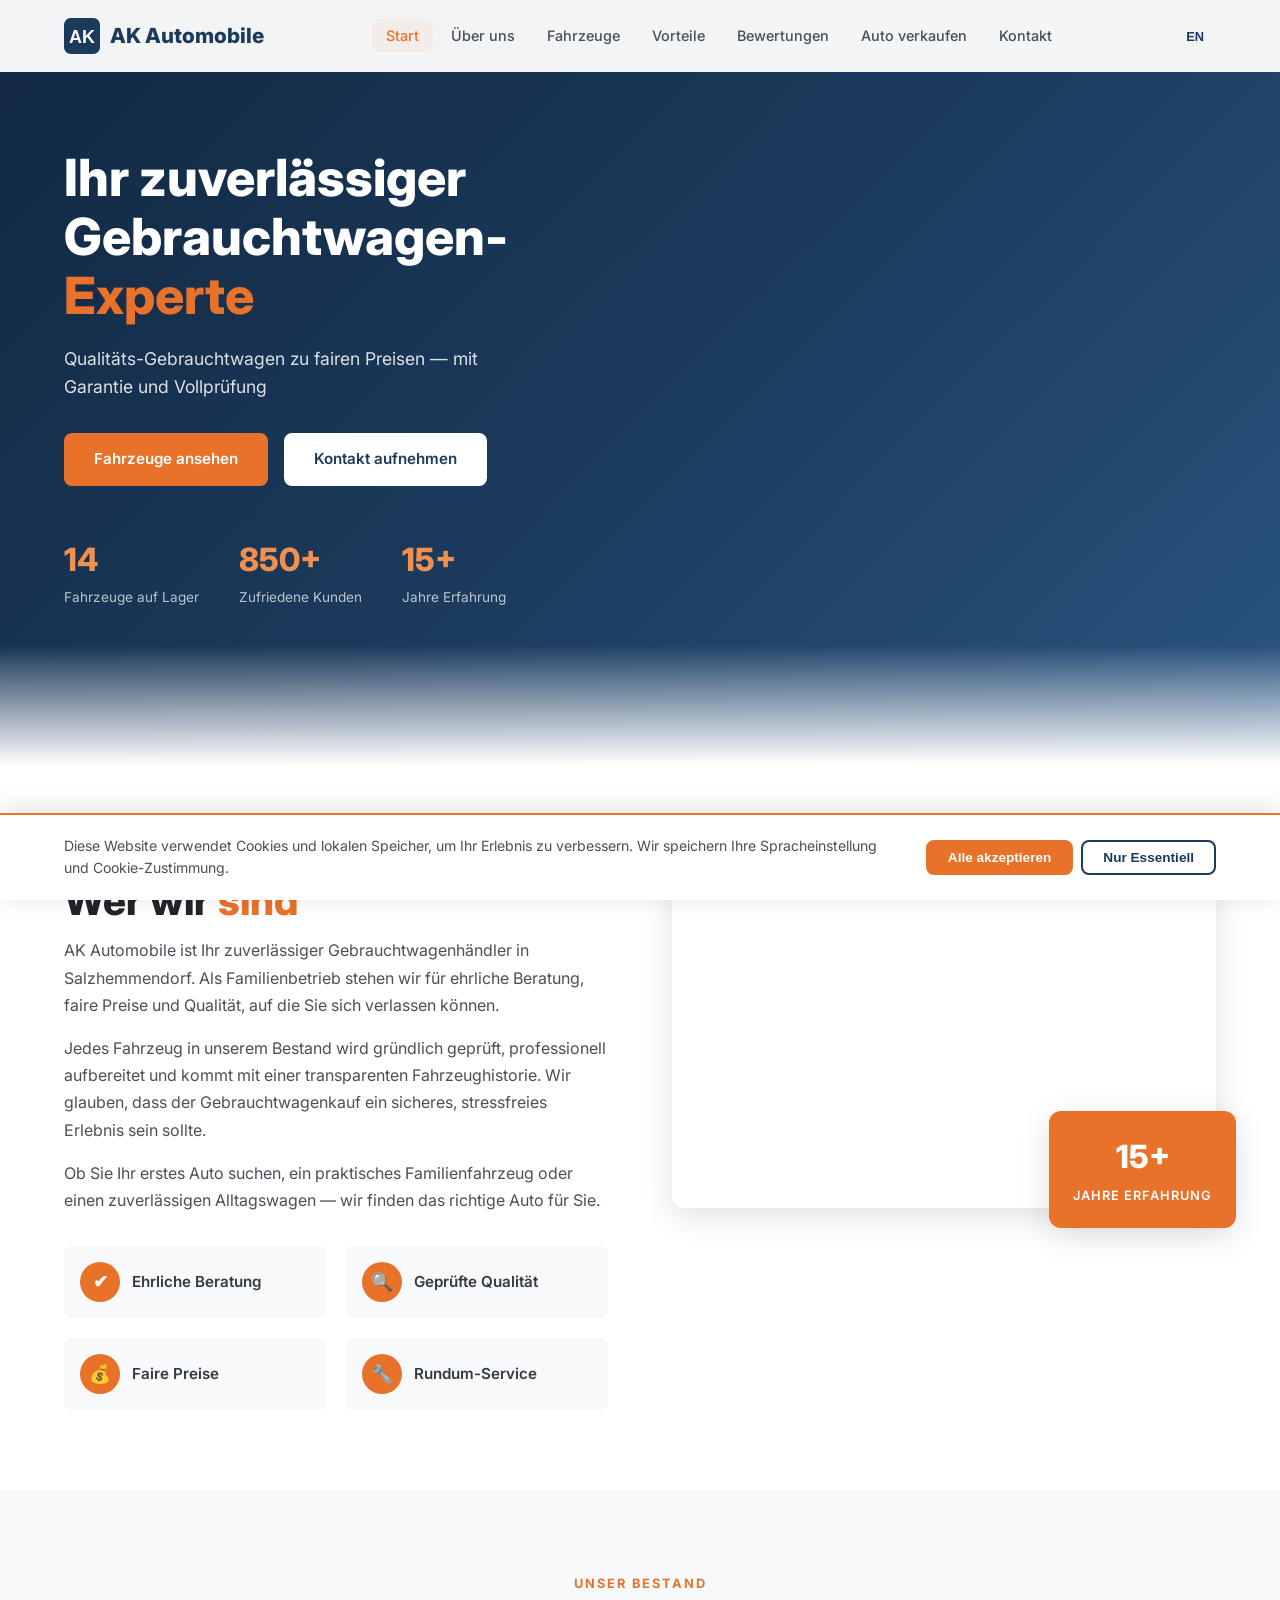
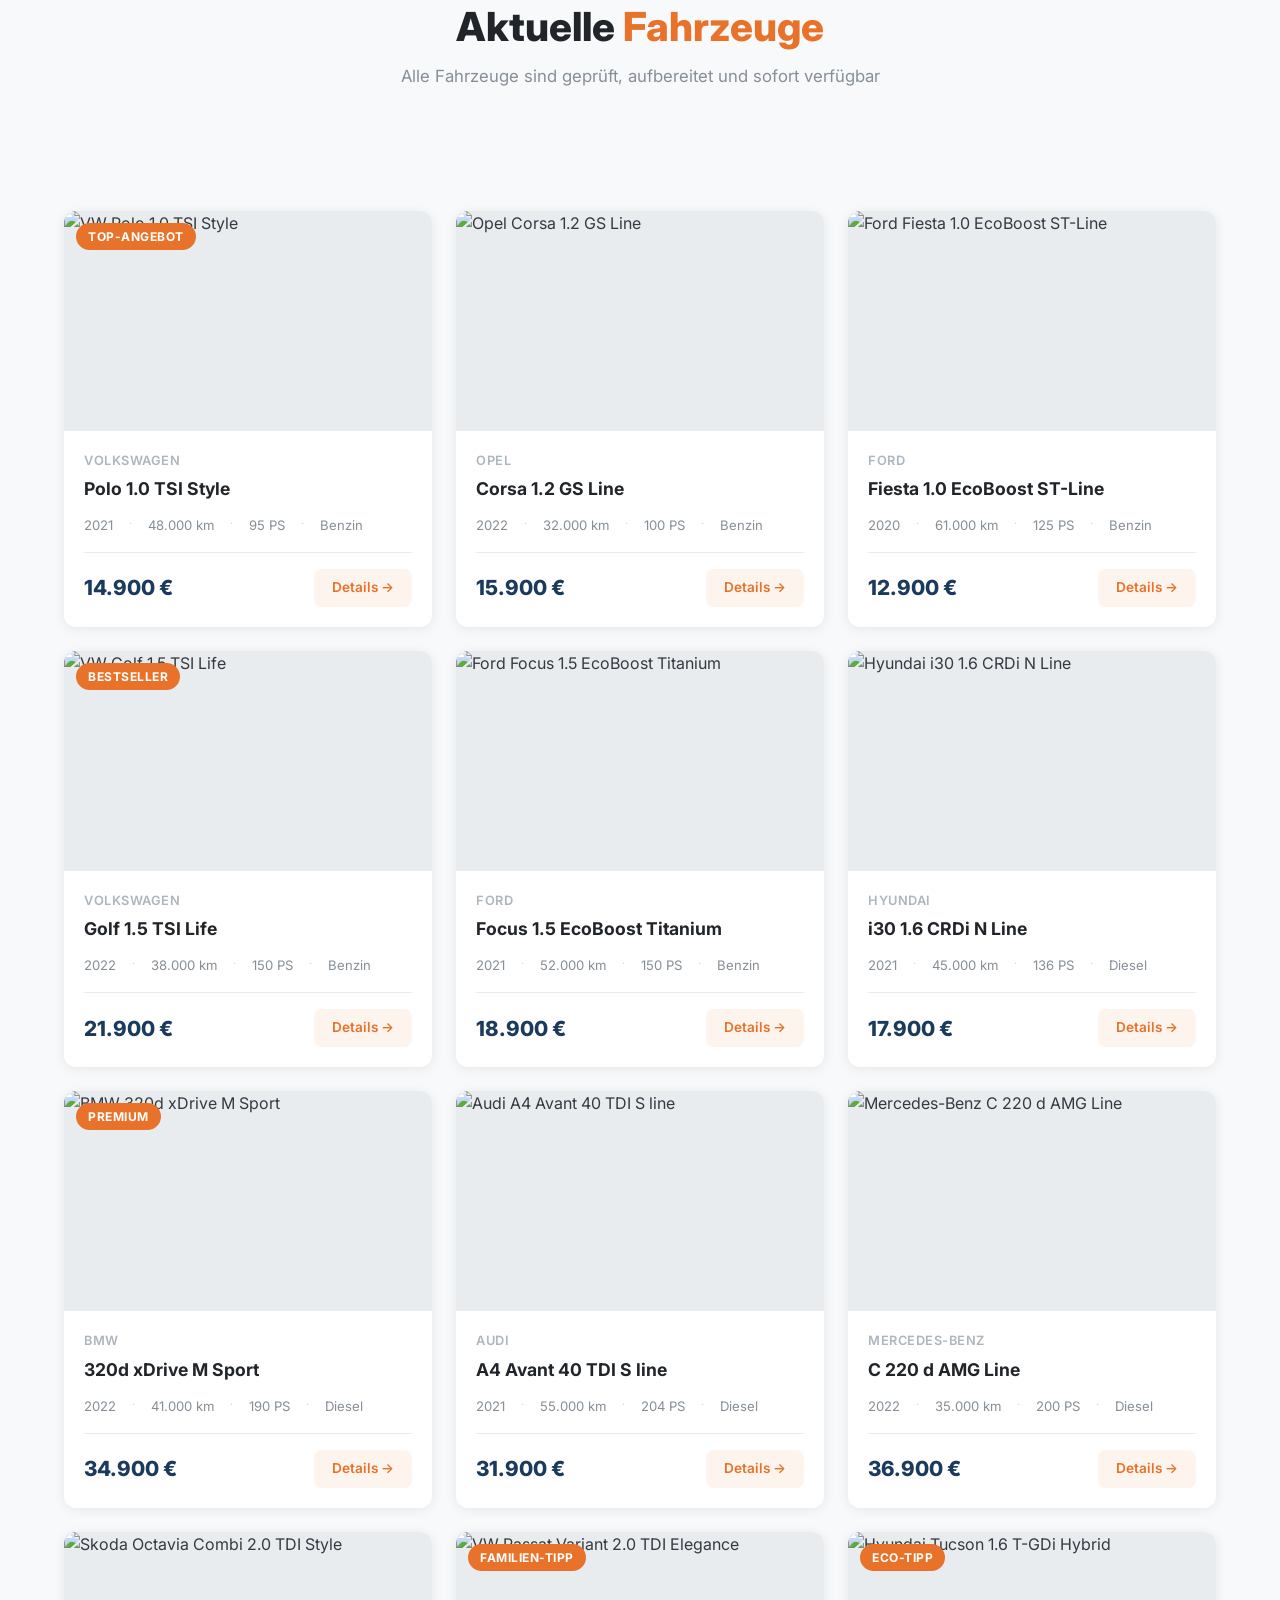
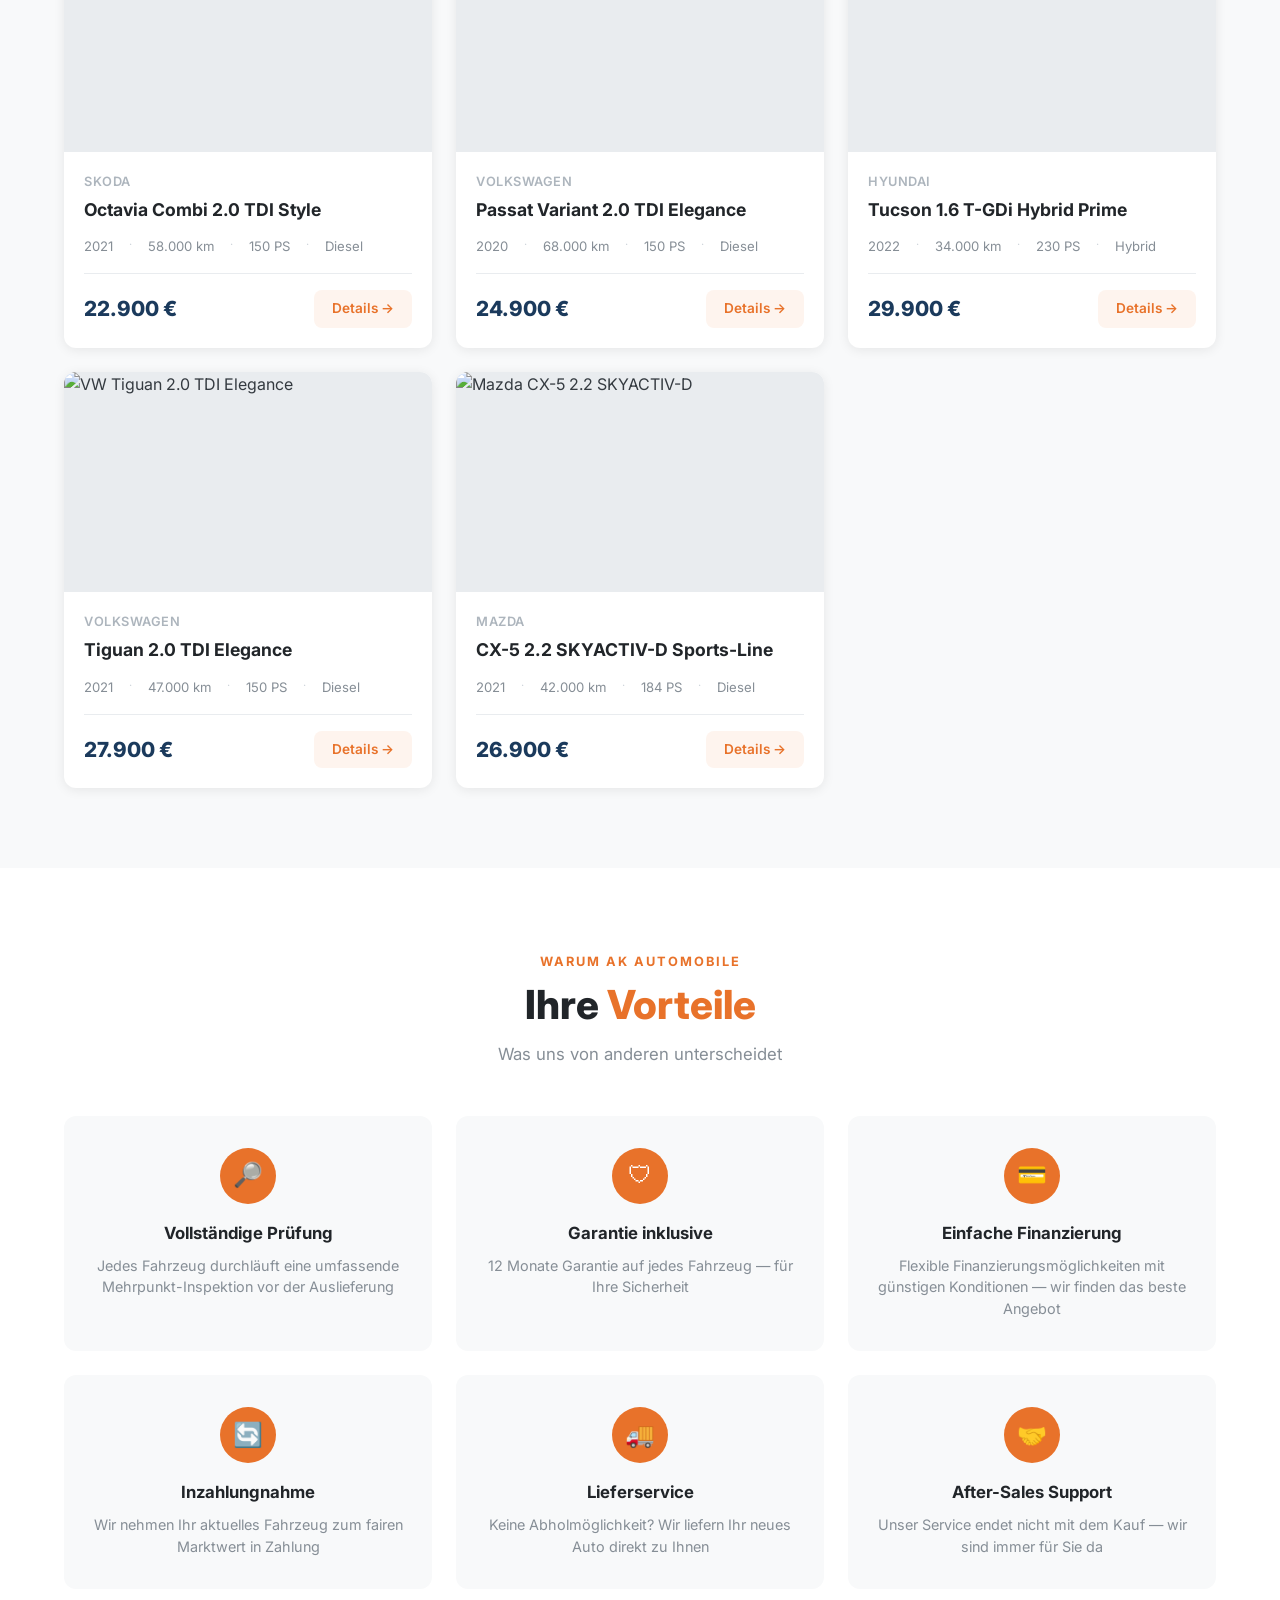
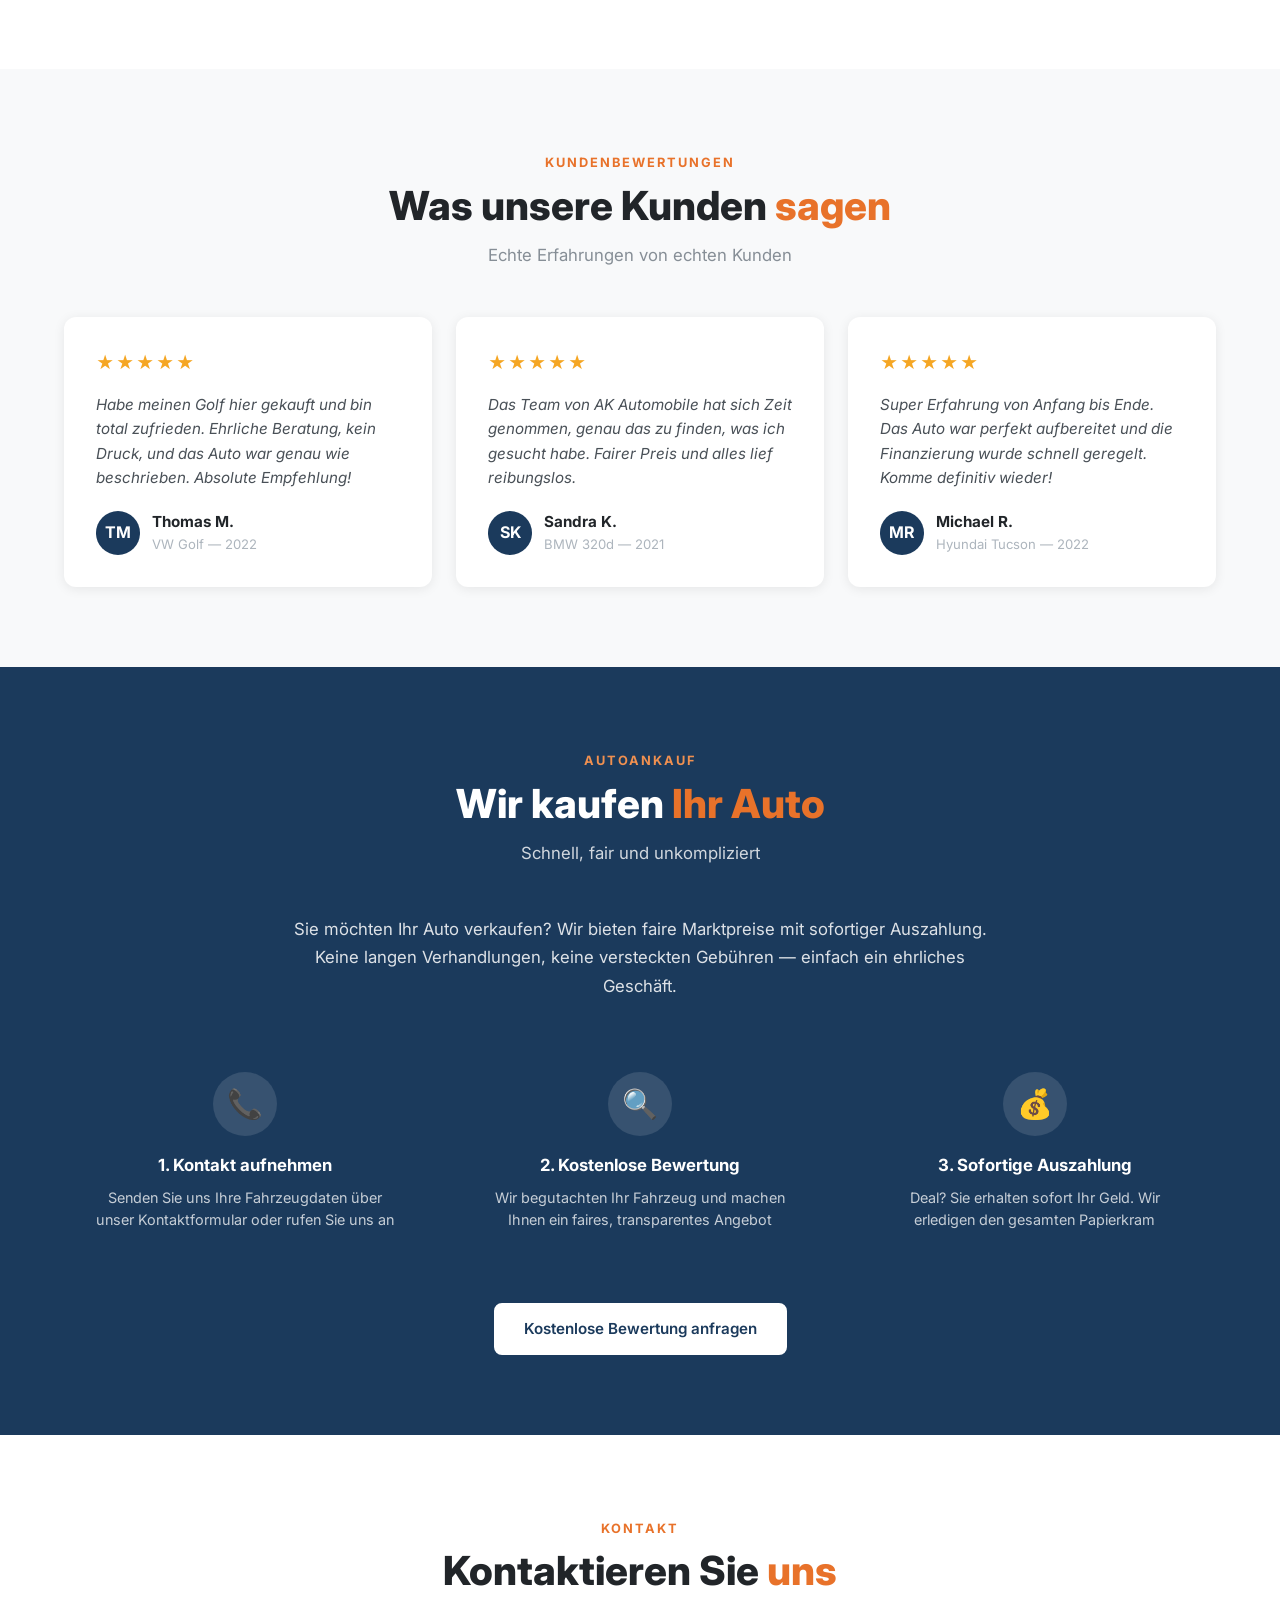
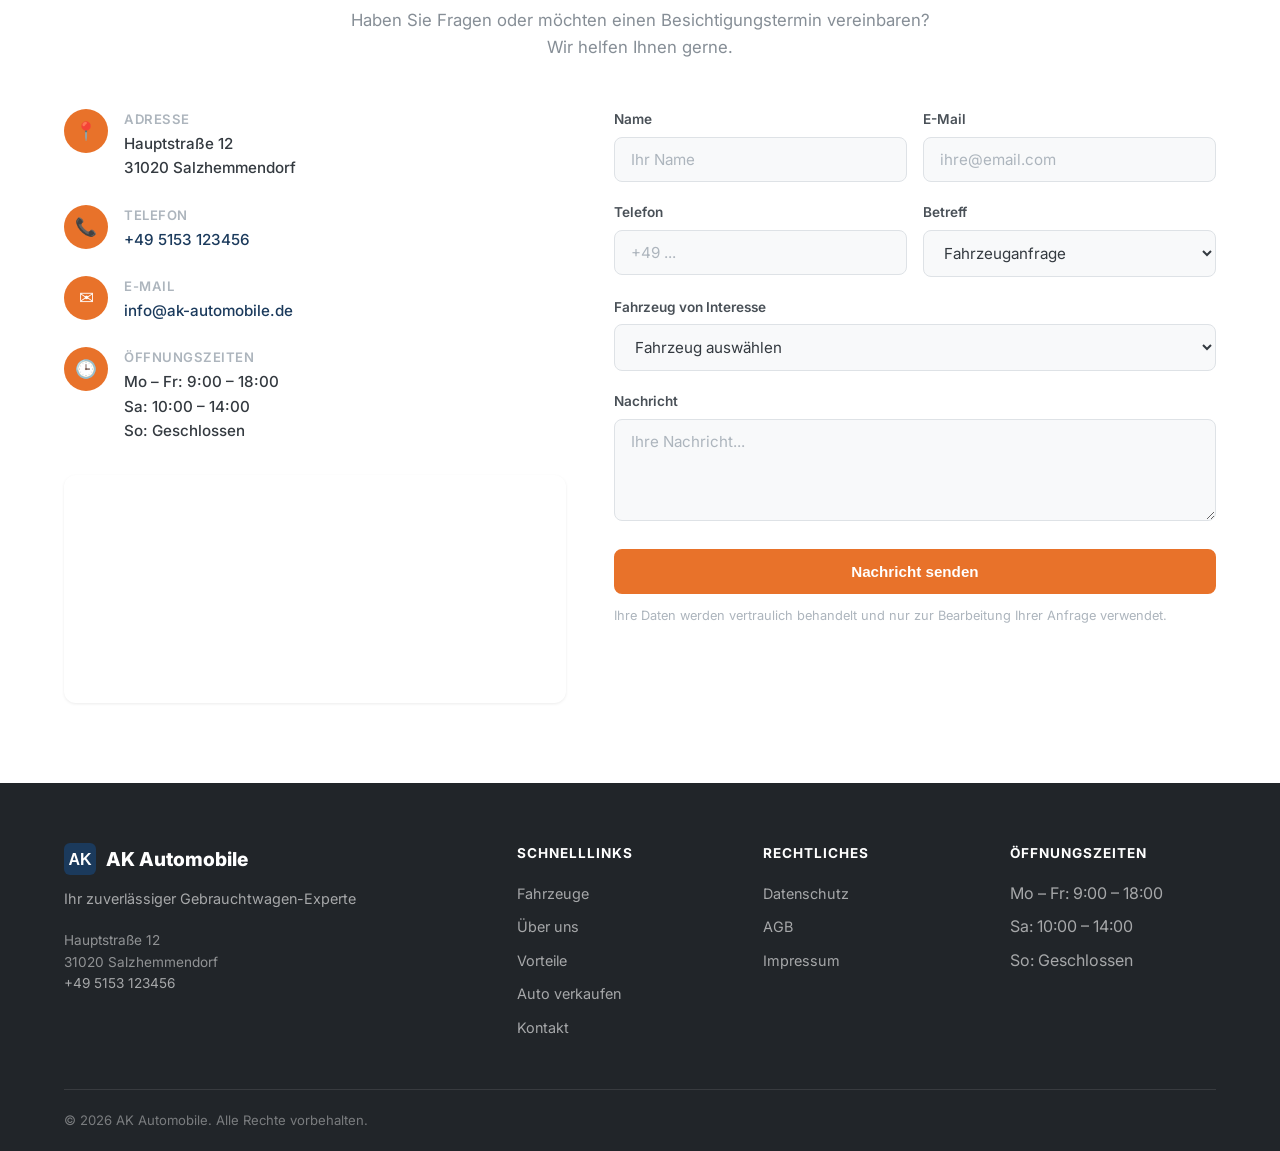
==== commit b7690d32: "fix: critical init order bug, add mobile CTA, back-to-top, UX improvements - Fix: vehicle cards now " ====
--- a/index.html
+++ b/index.html
@@ -20,6 +20,9 @@
   <meta property="og:url" content="https://gstetter75-cmd.github.io/AKAutomobile/">
   <meta property="og:locale" content="de_DE">
   <meta property="og:locale:alternate" content="en_US">
+
+  <!-- Preload Hero Image -->
+  <link rel="preload" as="image" href="https://images.pexels.com/photos/1592384/pexels-photo-1592384.jpeg?auto=compress&cs=tinysrgb&w=800">
 
   <!-- Fonts -->
   <link rel="preconnect" href="https://fonts.googleapis.com">
@@ -107,11 +110,11 @@
               <div class="hero-stat-label" data-i18n="hero.stat1.label">Fahrzeuge auf Lager</div>
             </div>
             <div class="hero-stat">
-              <div class="hero-stat-number" data-target="850">0</div>
+              <div class="hero-stat-number" data-target="850" data-suffix="+">0</div>
               <div class="hero-stat-label" data-i18n="hero.stat2.label">Zufriedene Kunden</div>
             </div>
             <div class="hero-stat">
-              <div class="hero-stat-number" data-target="15">0</div>
+              <div class="hero-stat-number" data-target="15" data-suffix="+">0</div>
               <div class="hero-stat-label" data-i18n="hero.stat3.label">Jahre Erfahrung</div>
             </div>
           </div>
@@ -360,11 +363,11 @@
 
             <div class="contact-map">
               <iframe
-                src="https://www.google.com/maps/embed?pb=!1m18!1m12!1m3!1d2466.5!2d9.595!3d52.07!2m3!1f0!2f0!3f0!3m2!1i1024!2i768!4f13.1!3m3!1m2!1s0x0%3A0x0!2zNTLCsDA0JzEyLjAiTiA5wrAzNSc0Mi4wIkU!5e0!3m2!1sde!2sde!4v1!5m2!1sde!2sde"
+                src="https://www.google.com/maps/embed?pb=!1m18!1m12!1m3!1d9880!2d9.5917!3d52.0667!2m3!1f0!2f0!3f0!3m2!1i1024!2i768!4f13.1!3m3!1m2!1s0x47b95e8c8e0a0001%3A0x4236659f00e77f0!2s31020%20Salzhemmendorf!5e0!3m2!1sde!2sde!4v1710000000000!5m2!1sde!2sde"
                 allowfullscreen=""
                 loading="lazy"
                 referrerpolicy="no-referrer-when-downgrade"
-                title="AK Automobile Standort">
+                title="AK Automobile Standort — 31020 Salzhemmendorf">
               </iframe>
             </div>
           </div>
@@ -484,65 +487,20 @@
     </div>
   </div>
 
+  <!-- Back to Top -->
+  <button class="back-to-top" id="backToTop" aria-label="Nach oben scrollen">&#x2191;</button>
+
+  <!-- Mobile CTA Bar -->
+  <div class="mobile-cta" id="mobileCTA">
+    <a href="tel:+495153123456" class="mobile-cta-btn mobile-cta-phone">&#x1F4DE; Anrufen</a>
+    <a href="#contact" class="mobile-cta-btn mobile-cta-contact">&#x2709; Anfrage</a>
+  </div>
+
   <!-- Scripts -->
   <script src="js/cookie-consent.js"></script>
   <script src="js/vehicles.js"></script>
   <script src="js/vehicle-modal.js"></script>
   <script src="js/i18n.js"></script>
   <script src="js/main.js"></script>
-
-  <!-- Render vehicle cards dynamically -->
-  <script>
-    document.addEventListener('DOMContentLoaded', () => {
-      const grid = document.getElementById('vehiclesGrid');
-      const vehicleSelect = document.getElementById('vehicle');
-      const lang = document.documentElement.getAttribute('lang') || 'de';
-
-      if (grid && typeof vehicleData !== 'undefined') {
-        vehicleData.forEach(v => {
-          const badgeHtml = v.badge ? `<span class="vehicle-badge">${v.badge}</span>` : '';
-          const card = document.createElement('div');
-          card.className = 'vehicle-card fade-up';
-          card.setAttribute('data-vehicle-id', v.id);
-          card.setAttribute('data-category', v.category);
-
-          card.innerHTML = `
-            <div class="vehicle-card-image">
-              ${badgeHtml}
-              <img src="${v.images[0]}"
-                   alt="${v.name}"
-                   width="400" height="267"
-                   loading="lazy">
-            </div>
-            <div class="vehicle-card-body">
-              <div class="vehicle-card-brand">${v.brand}</div>
-              <h3 class="vehicle-card-name">${v.model}</h3>
-              <div class="vehicle-card-specs">
-                <span class="vehicle-card-spec">${v.year}</span>
-                <span class="vehicle-card-spec">${v.mileage}</span>
-                <span class="vehicle-card-spec">${v.specs.hp} PS</span>
-                <span class="vehicle-card-spec">${v.fuel || v.specs.fuel}</span>
-              </div>
-              <div class="vehicle-card-footer">
-                <span class="vehicle-card-price">${formatPrice(v.price)}</span>
-                <span class="vehicle-card-btn" data-i18n="vehicles.details">Details</span>
-              </div>
-            </div>
-          `;
-          grid.appendChild(card);
-        });
-      }
-
-      // Populate vehicle select in contact form
-      if (vehicleSelect && typeof vehicleData !== 'undefined') {
-        vehicleData.forEach(v => {
-          const option = document.createElement('option');
-          option.value = v.id;
-          option.textContent = `${v.name} — ${formatPrice(v.price)}`;
-          vehicleSelect.appendChild(option);
-        });
-      }
-    });
-  </script>
 </body>
 </html>
--- a/css/styles.css
+++ b/css/styles.css
@@ -1284,6 +1284,120 @@
   font-size: 0.85rem;
 }
 
+/* ---------- Vehicle Card Spec Dots ---------- */
+.vehicle-card-spec-dot {
+  color: var(--gray-400);
+  font-size: 0.7rem;
+}
+
+/* ---------- Vehicles Empty State ---------- */
+.vehicles-empty {
+  text-align: center;
+  padding: 48px 24px;
+  color: var(--gray-500);
+  font-size: 1rem;
+}
+
+/* ---------- Back to Top ---------- */
+.back-to-top {
+  position: fixed;
+  bottom: 24px;
+  right: 24px;
+  width: 44px;
+  height: 44px;
+  background: var(--primary);
+  color: var(--white);
+  border: none;
+  border-radius: 50%;
+  font-size: 1.2rem;
+  cursor: pointer;
+  z-index: 900;
+  opacity: 0;
+  visibility: hidden;
+  transform: translateY(16px);
+  transition: opacity 0.3s ease, visibility 0.3s ease, transform 0.3s ease, background 0.2s ease;
+  box-shadow: var(--shadow-md);
+}
+
+.back-to-top.visible {
+  opacity: 1;
+  visibility: visible;
+  transform: translateY(0);
+}
+
+.back-to-top:hover {
+  background: var(--accent);
+}
+
+/* ---------- Mobile CTA Bar ---------- */
+.mobile-cta {
+  display: none;
+  position: fixed;
+  bottom: 0;
+  left: 0;
+  right: 0;
+  z-index: 800;
+  background: var(--white);
+  box-shadow: 0 -2px 16px rgba(0, 0, 0, 0.1);
+  padding: 10px 16px;
+  gap: 8px;
+  transform: translateY(100%);
+  transition: transform 0.3s var(--ease-out);
+}
+
+.mobile-cta.visible {
+  transform: translateY(0);
+}
+
+.mobile-cta-btn {
+  flex: 1;
+  display: flex;
+  align-items: center;
+  justify-content: center;
+  gap: 6px;
+  padding: 12px;
+  border-radius: var(--radius-sm);
+  font-size: 0.9rem;
+  font-weight: 600;
+  text-align: center;
+}
+
+.mobile-cta-phone {
+  background: var(--primary);
+  color: var(--white);
+}
+
+.mobile-cta-contact {
+  background: var(--accent);
+  color: var(--white);
+}
+
+@media (max-width: 768px) {
+  .mobile-cta {
+    display: flex;
+  }
+
+  .back-to-top {
+    bottom: 80px;
+  }
+
+  .cookie-banner {
+    bottom: 60px;
+  }
+}
+
+/* ---------- About Image Loaded State ---------- */
+.about-image img,
+.hero-image img {
+  opacity: 0;
+  transition: opacity 0.5s ease;
+}
+
+.about-image img.loaded,
+.hero-image img.loaded {
+  opacity: 1;
+}
+
 /* ---------- Responsive ---------- */
 @media (max-width: 1024px) {
   .hero-container {
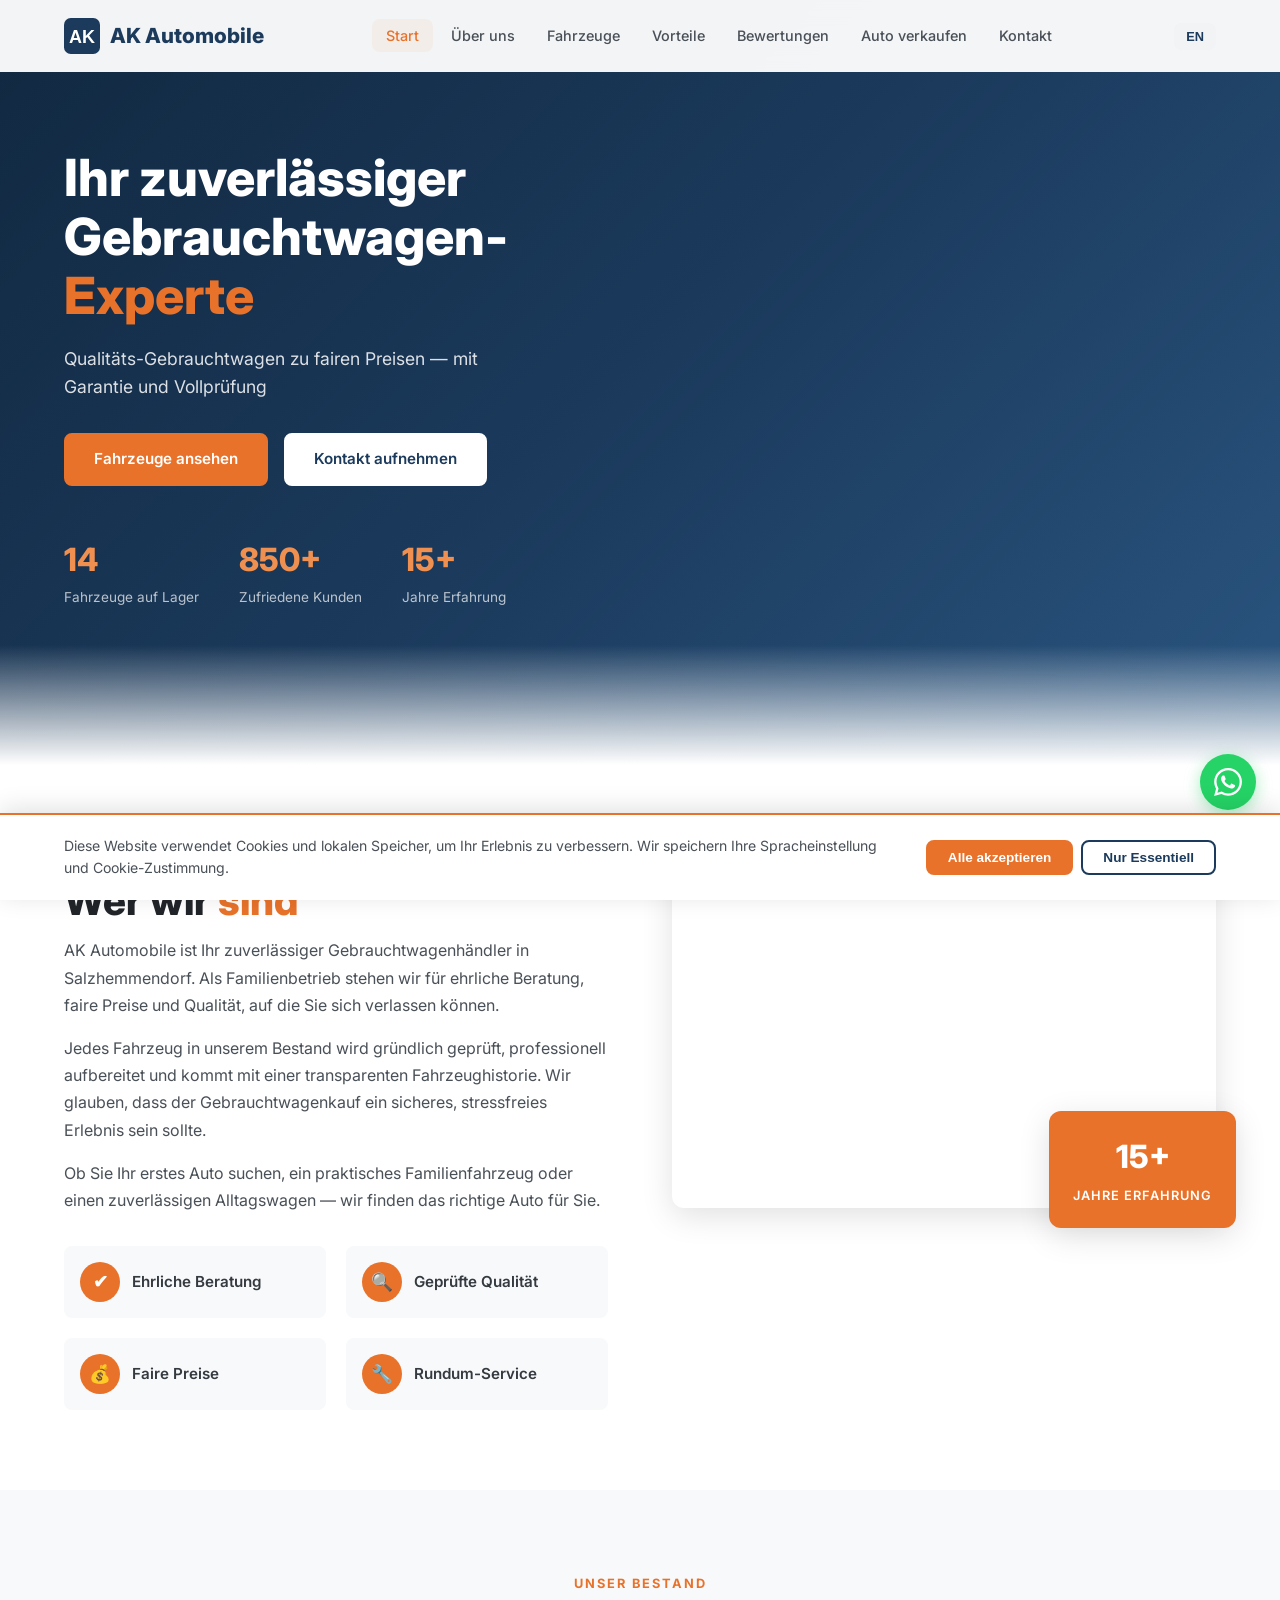
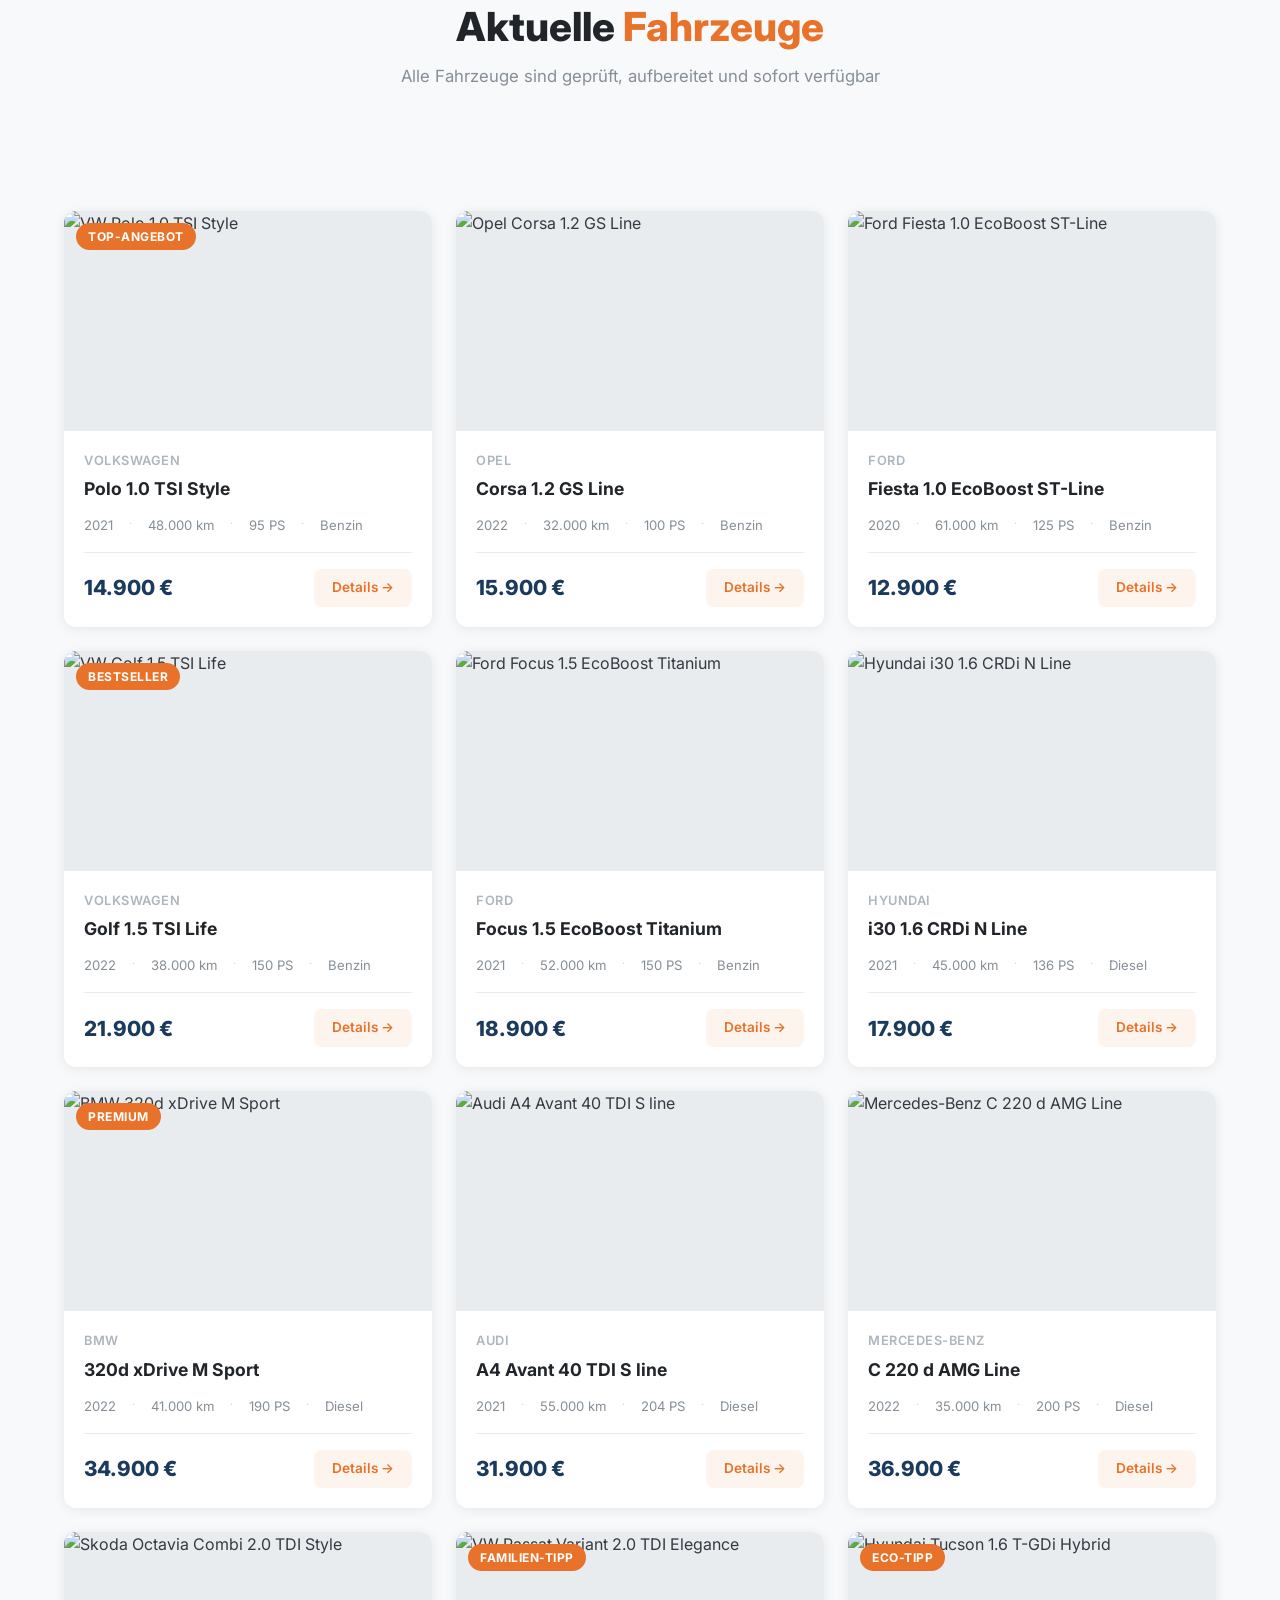
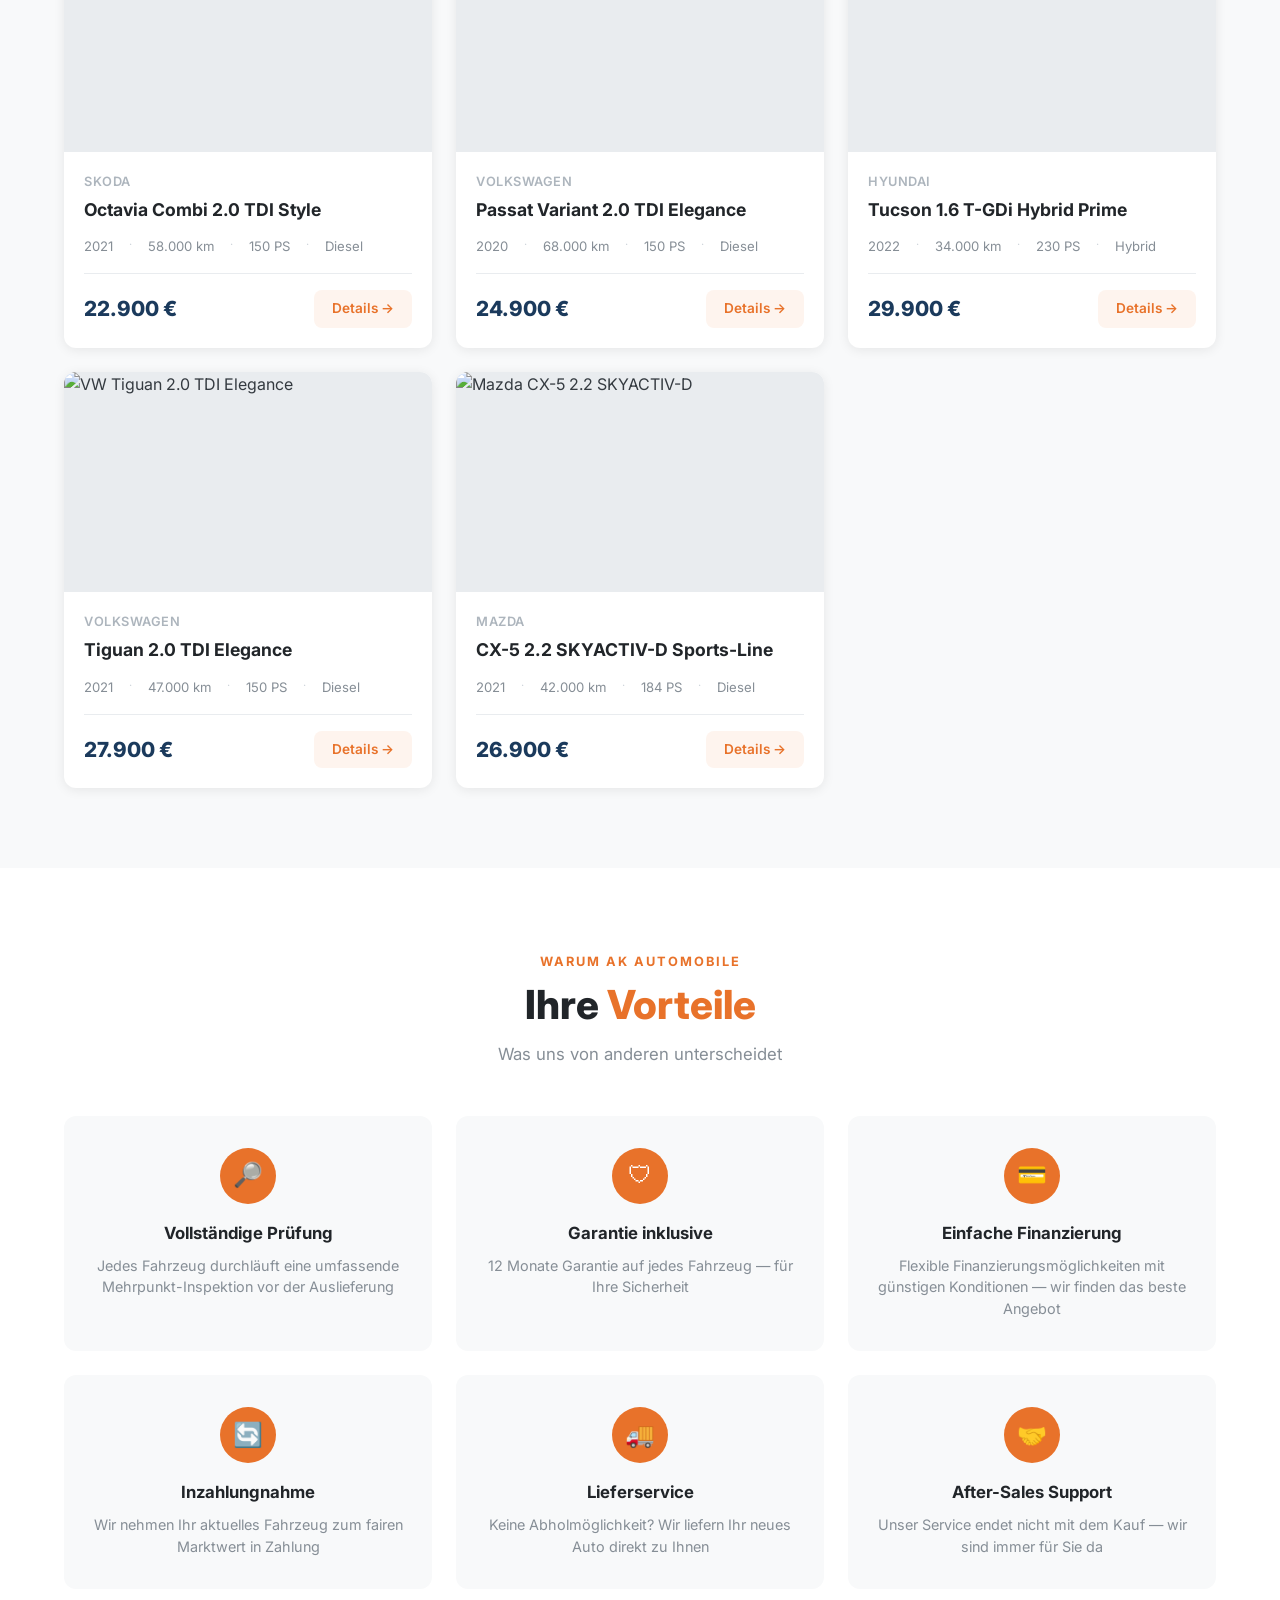
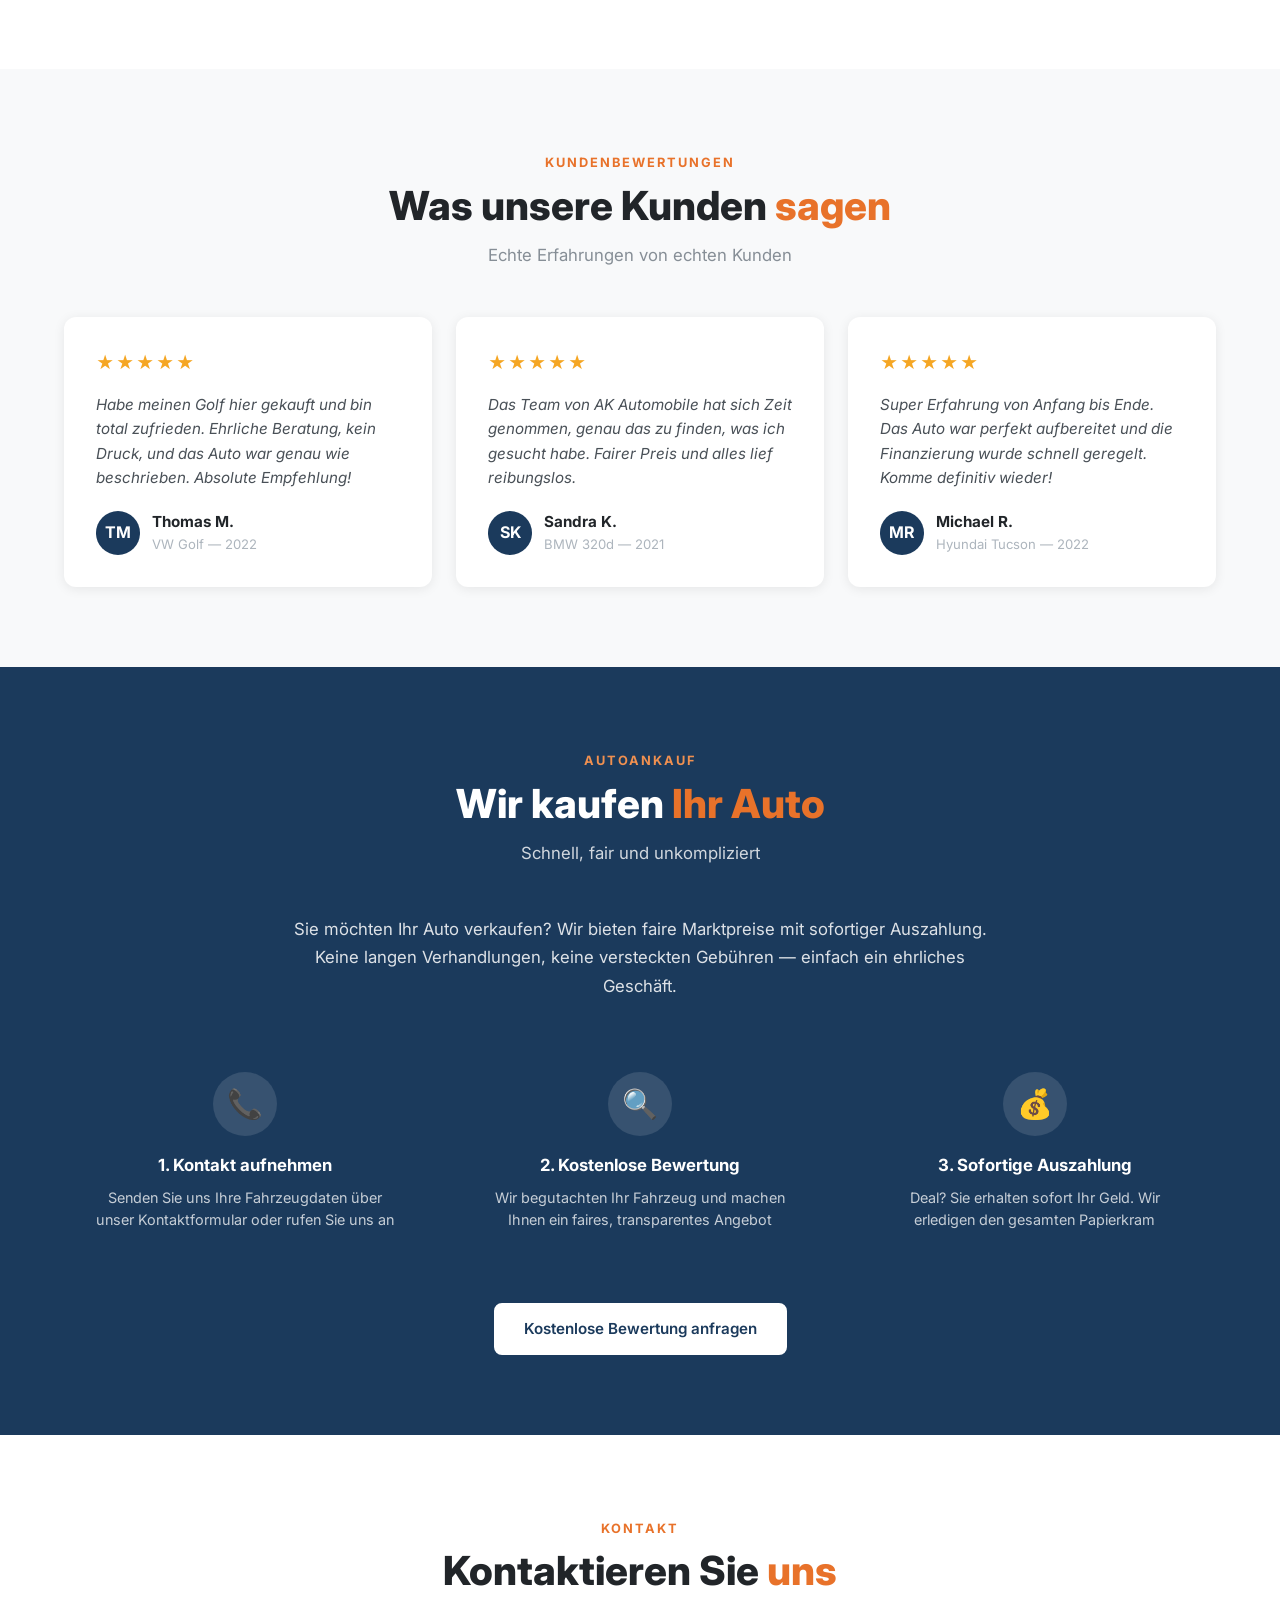
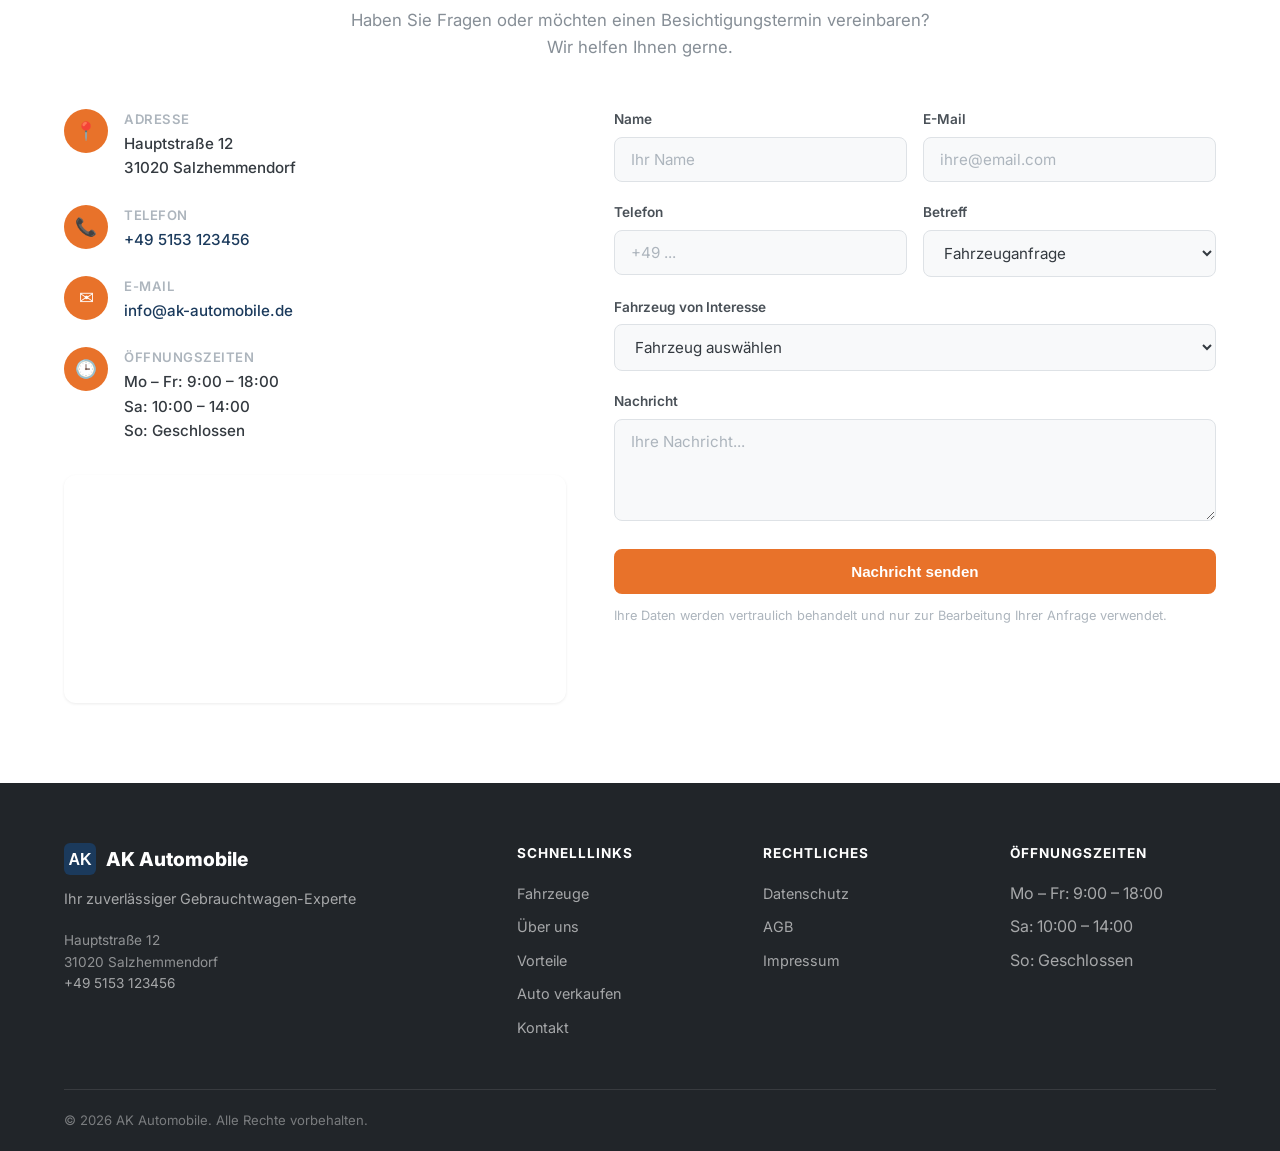
==== commit e6ed8e55: "feat: 15 improvements — image upload, WhatsApp, PDF invoices, PWA + more #1 Image Upload: Drag & dro" ====
--- a/index.html
+++ b/index.html
@@ -16,18 +16,23 @@
   <meta property="og:site_name" content="AK Automobile">
   <meta property="og:title" content="AK Automobile — Ihr Gebrauchtwagen-Experte">
   <meta property="og:description" content="Geprüfte Gebrauchtwagen zu fairen Preisen in Salzhemmendorf. Mit Garantie und Vollprüfung.">
-  <meta property="og:image" content="https://images.pexels.com/photos/1592384/pexels-photo-1592384.jpeg?auto=compress&cs=tinysrgb&w=1200&h=630&fit=crop">
+  <meta property="og:image" content="https://images.pexels.com/photos/7144199/pexels-photo-7144199.jpeg?auto=compress&cs=tinysrgb&w=1200&h=630&fit=crop">
   <meta property="og:url" content="https://gstetter75-cmd.github.io/AKAutomobile/">
   <meta property="og:locale" content="de_DE">
   <meta property="og:locale:alternate" content="en_US">
 
   <!-- Preload Hero Image -->
-  <link rel="preload" as="image" href="https://images.pexels.com/photos/1592384/pexels-photo-1592384.jpeg?auto=compress&cs=tinysrgb&w=800">
+  <link rel="preload" as="image" href="https://images.pexels.com/photos/7144199/pexels-photo-7144199.jpeg?auto=compress&cs=tinysrgb&w=800">
 
   <!-- Fonts -->
   <link rel="preconnect" href="https://fonts.googleapis.com">
   <link rel="preconnect" href="https://fonts.gstatic.com" crossorigin>
   <link href="https://fonts.googleapis.com/css2?family=Inter:wght@400;500;600;700;800&display=swap" rel="stylesheet">
+
+  <!-- Analytics (Plausible — DSGVO-konform, kein Cookie nötig) -->
+  <!-- Uncomment when you have a Plausible account:
+  <script defer data-domain="gstetter75-cmd.github.io/AKAutomobile" src="https://plausible.io/js/script.js"></script>
+  -->
 
   <!-- Styles -->
   <link rel="stylesheet" href="css/styles.css">
@@ -120,7 +125,7 @@
           </div>
         </div>
         <div class="hero-image">
-          <img src="https://images.pexels.com/photos/1592384/pexels-photo-1592384.jpeg?auto=compress&cs=tinysrgb&w=800"
+          <img src="https://images.pexels.com/photos/7144199/pexels-photo-7144199.jpeg?auto=compress&cs=tinysrgb&w=800"
                alt="Gebrauchtwagen bei AK Automobile"
                width="800" height="533" loading="eager">
         </div>
@@ -157,7 +162,7 @@
             </div>
           </div>
           <div class="about-image fade-up">
-            <img src="https://images.pexels.com/photos/3807517/pexels-photo-3807517.jpeg?auto=compress&cs=tinysrgb&w=700"
+            <img src="https://images.pexels.com/photos/29566906/pexels-photo-29566906.jpeg?auto=compress&cs=tinysrgb&w=700"
                  alt="AK Automobile Standort" width="700" height="467" loading="lazy">
             <div class="about-badge">
               <span class="about-badge-number">15+</span>
@@ -487,6 +492,12 @@
     </div>
   </div>
 
+  <!-- WhatsApp Float Button -->
+  <a href="https://wa.me/495153123456?text=Hallo%20AK%20Automobile%2C%20ich%20interessiere%20mich%20f%C3%BCr%20ein%20Fahrzeug."
+     class="whatsapp-float" target="_blank" rel="noopener" aria-label="WhatsApp Kontakt">
+    <svg viewBox="0 0 24 24" width="28" height="28" fill="white"><path d="M17.472 14.382c-.297-.149-1.758-.867-2.03-.967-.273-.099-.471-.148-.67.15-.197.297-.767.966-.94 1.164-.173.199-.347.223-.644.075-.297-.15-1.255-.463-2.39-1.475-.883-.788-1.48-1.761-1.653-2.059-.173-.297-.018-.458.13-.606.134-.133.298-.347.446-.52.149-.174.198-.298.298-.497.099-.198.05-.371-.025-.52-.075-.149-.669-1.612-.916-2.207-.242-.579-.487-.5-.669-.51-.173-.008-.371-.01-.57-.01-.198 0-.52.074-.792.372-.272.297-1.04 1.016-1.04 2.479 0 1.462 1.065 2.875 1.213 3.074.149.198 2.096 3.2 5.077 4.487.709.306 1.262.489 1.694.625.712.227 1.36.195 1.871.118.571-.085 1.758-.719 2.006-1.413.248-.694.248-1.289.173-1.413-.074-.124-.272-.198-.57-.347m-5.421 7.403h-.004a9.87 9.87 0 01-5.031-1.378l-.361-.214-3.741.982.998-3.648-.235-.374a9.86 9.86 0 01-1.51-5.26c.001-5.45 4.436-9.884 9.888-9.884 2.64 0 5.122 1.03 6.988 2.898a9.825 9.825 0 012.893 6.994c-.003 5.45-4.437 9.884-9.885 9.884m8.413-18.297A11.815 11.815 0 0012.05 0C5.495 0 .16 5.335.157 11.892c0 2.096.547 4.142 1.588 5.945L.057 24l6.305-1.654a11.882 11.882 0 005.683 1.448h.005c6.554 0 11.89-5.335 11.893-11.893a11.821 11.821 0 00-3.48-8.413z"/></svg>
+  </a>
+
   <!-- Back to Top -->
   <button class="back-to-top" id="backToTop" aria-label="Nach oben scrollen">&#x2191;</button>
 
@@ -497,8 +508,10 @@
   </div>
 
   <!-- Scripts -->
+  <script src="https://cdn.jsdelivr.net/npm/@supabase/supabase-js@2"></script>
   <script src="js/cookie-consent.js"></script>
   <script src="js/vehicles.js"></script>
+  <script src="js/supabase-client.js"></script>
   <script src="js/vehicle-modal.js"></script>
   <script src="js/i18n.js"></script>
   <script src="js/main.js"></script>
--- a/css/styles.css
+++ b/css/styles.css
@@ -1372,6 +1372,28 @@
   color: var(--white);
 }
 
+/* ---------- WhatsApp Float Button ---------- */
+.whatsapp-float {
+  position: fixed;
+  bottom: 90px;
+  right: 24px;
+  width: 56px;
+  height: 56px;
+  background: #25D366;
+  border-radius: 50%;
+  display: flex;
+  align-items: center;
+  justify-content: center;
+  box-shadow: 0 4px 16px rgba(37, 211, 102, 0.4);
+  z-index: 899;
+  transition: transform 0.2s ease, box-shadow 0.2s ease;
+}
+
+.whatsapp-float:hover {
+  transform: scale(1.1);
+  box-shadow: 0 6px 24px rgba(37, 211, 102, 0.5);
+}
+
 @media (max-width: 768px) {
   .mobile-cta {
     display: flex;
@@ -1379,6 +1401,13 @@
 
   .back-to-top {
     bottom: 80px;
+  }
+
+  .whatsapp-float {
+    bottom: 150px;
+    right: 16px;
+    width: 50px;
+    height: 50px;
   }
 
   .cookie-banner {
